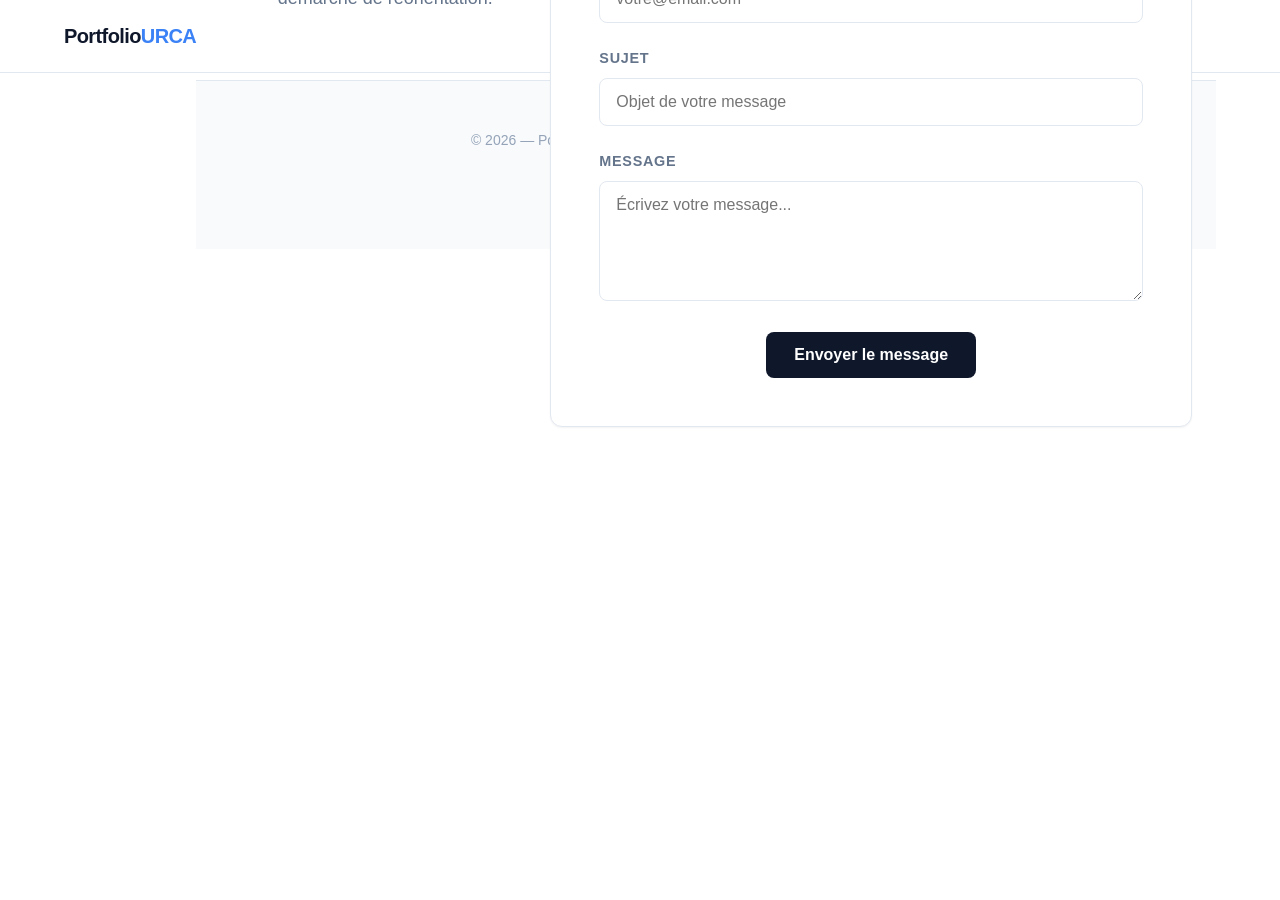
==== contact.html @ 63260b5a "Portfolio complet : 6 pages, design responsive, animations, contenu académique" ====
<!DOCTYPE html>
<html lang="fr">
<head>
  <meta charset="UTF-8">
  <meta name="viewport" content="width=device-width, initial-scale=1.0">
  <title>Contact — Portfolio Réorientation Informatique</title>
  <meta name="description" content="Contact pour le portfolio universitaire de réorientation vers la Licence Informatique. Adresse email : contact@tyvoryx.com">
  <link rel="stylesheet" href="css/style.css">
</head>
<body>

  <header>
    <div class="container">
      <a href="index.html" class="logo">Portfolio<span>URCA</span></a>
      <nav>
        <ul class="nav-links" id="navLinks">
          <li><a href="index.html">Accueil</a></li>
          <li><a href="parcours.html">Parcours académique</a></li>
          <li><a href="experience.html">Expérience pratique</a></li>
          <li><a href="projets.html">Projets personnels</a></li>
          <li><a href="reorientation.html">Démarche de réorientation</a></li>
          <li><a href="contact.html" class="active">Contact</a></li>
        </ul>
  <section class="section reveal reveal-delay-1">
    <div class="container">
      <div class="section-header">
        <h2>Contact</h2>
        <p>Je suis disponible pour échanger sur mon parcours, mes projets et ma démarche de réorientation.</p>
      </div>

      <div class="contact-section">
        <div class="contact-info reveal reveal-delay-2">
          <h2>Entrons en contact</h2>
          <p>Vous pouvez me contacter par email à l'adresse suivante pour toute question concernant ce portfolio ou ma candidature à la Licence Informatique.</p>
          <a href="mailto:contact@tyvoryx.com" class="contact-email reveal reveal-delay-3">
            <span>📧</span> contact@tyvoryx.com
          </a>
        </div>

        <div class="contact-form reveal reveal-delay-4">
          <form onsubmit="event.preventDefault(); alert('Merci pour votre message ! Il a été enregistré localement. Pour envoyer un email, utilisez contact@tyvoryx.com.');">
            <div class="form-group">
              <label for="contact-name">Nom complet</label>
              <input type="text" id="contact-name" name="name" required placeholder="Votre nom">
            </div>
            <div class="form-group">
              <label for="contact-email">Adresse e-mail</label>
              <input type="email" id="contact-email" name="email" required placeholder="votre@email.com">
            </div>
            <div class="form-group">
              <label for="contact-subject">Sujet</label>
              <input type="text" id="contact-subject" name="subject" required placeholder="Objet de votre message">
            </div>
            <div class="form-group">
              <label for="contact-message">Message</label>
              <textarea id="contact-message" name="message" rows="5" required placeholder="Écrivez votre message..."></textarea>
            </div>
            <button type="submit" class="btn btn-primary">Envoyer le message</button>
          </form>
        </div>
      </div>
    </div>
  </section>

  <footer>
    <div class="container">
      <p>&copy; 2026 — Portfolio universitaire. Adresse de contact : contact@tyvoryx.com</p>
    </div>
  </footer>

  <script src="js/main.js"></script>
</body>
</html>
        <button class="mobile-menu-btn" id="mobileMenuBtn" aria-label="Ouvrir le menu">
          <span></span><span></span><span></span>
        </button>
      </nav>
    </div>
  </header>
---- css/style.css ----
/* ==========================================================================
   PORTFOLIO WEB - Réorientation Licence Informatique URCA
   Design académique, moderne et professionnel
   ========================================================================== */

/* Variables et reset */
:root {
  --color-primary: #0f172a;
  --color-primary-dark: #081226;
  --color-secondary: #1e293b;
  --color-accent: #3b82f6;
  --color-accent-hover: #2563eb;
  --color-accent-light: #dbeafe;
  --color-text: #0f172a;
  --color-text-secondary: #64748b;
  --color-text-muted: #94a3b8;
  --color-bg: #ffffff;
  --color-bg-alt: #f8fafc;
  --color-card: #ffffff;
  --color-border: #e2e8f0;
  --color-border-light: #f1f5f9;
  --color-success: #10b981;
  --color-radius: 12px;
  --color-radius-sm: 8px;
  --shadow-sm: 0 1px 2px 0 rgb(0 0 0 / 0.05);
  --shadow: 0 4px 6px -1px rgb(0 0 0 / 0.1), 0 2px 4px -2px rgb(0 0 0 / 0.1);
  --shadow-lg: 0 10px 15px -3px rgb(0 0 0 / 0.1), 0 4px 6px -4px rgb(0 0 0 / 0.1);
  --transition: all 0.3s ease;
  --transition-fast: all 0.15s ease;
  --font-sans: -apple-system, BlinkMacSystemFont, "Segoe UI", Roboto, "Helvetica Neue", Arial, sans-serif;
  --font-mono: "SF Mono", "Consolas", "Liberation Mono", monospace;
}

*,
*::before,
*::after {
  box-sizing: border-box;
  margin: 0;
  padding: 0;
}

html {
  scroll-behavior: smooth;
  font-size: 16px;
}

body {
  font-family: var(--font-sans);
  color: var(--color-text);
  background-color: var(--color-bg);
  line-height: 1.6;
  overflow-x: hidden;
}

a:focus-visible,
button:focus-visible,
input:focus-visible,
select:focus-visible,
textarea:focus-visible {
  outline: 3px solid var(--color-accent);
  outline-offset: 3px;
}

@media (prefers-reduced-motion: reduce) {
  *,
  *::before,
  *::after {
    animation-duration: 0.01ms !important;
    animation-iteration-count: 1 !important;
    transition-duration: 0.01ms !important;
    scroll-behavior: auto !important;
  }
}

.sr-only {
  position: absolute;
  width: 1px;
  height: 1px;
  padding: 0;
  margin: -1px;
  overflow: hidden;
  clip: rect(0, 0, 0, 0);
  border: 0;
}

.container {
  max-width: 1200px;
  margin: 0 auto;
  padding: 0 1.5rem;
}

.section {
  padding: 5rem 0;
}

.section-header {
  text-align: center;
  margin-bottom: 4rem;
}

.section-header h2 {
  font-size: 2.25rem;
  font-weight: 700;
  color: var(--color-primary);
  margin-bottom: 1rem;
  letter-spacing: -0.02em;
}

.section-header p {
  color: var(--color-text-secondary);
  font-size: 1.125rem;
  max-width: 600px;
  margin: 0 auto;
}

.badge {
  display: inline-flex;
  align-items: center;
  gap: 0.5rem;
  padding: 0.4rem 1rem;
  border-radius: 9999px;
  font-size: 0.875rem;
  font-weight: 600;
  text-transform: uppercase;
  letter-spacing: 0.05em;
}

.badge-primary {
  background-color: var(--color-accent-light);
  color: var(--color-accent);
}

.badge-secondary {
  background-color: var(--color-bg-alt);
  color: var(--color-text-secondary);
  border: 1px solid var(--color-border);
}

.btn {
  display: inline-flex;
  align-items: center;
  justify-content: center;
  gap: 0.5rem;
  padding: 0.875rem 1.75rem;
  border-radius: var(--color-radius-sm);
  font-size: 1rem;
  font-weight: 600;
  text-decoration: none;
  border: none;
  cursor: pointer;
  transition: var(--transition);
  font-family: inherit;
}

.btn-primary {
  background-color: var(--color-primary);
  color: #ffffff;
}

.btn-primary:hover {
  background-color: var(--color-primary-dark);
  transform: translateY(-1px);
  box-shadow: var(--shadow-lg);
}

.btn-outline {
  background-color: transparent;
  color: var(--color-primary);
  border: 2px solid var(--color-primary);
}

.btn-outline:hover {
  background-color: var(--color-primary);
  color: #ffffff;
}

.btn-sm {
  padding: 0.5rem 1rem;
  font-size: 0.875rem;
}

.link {
  color: var(--color-accent);
  text-decoration: none;
  font-weight: 500;
  transition: var(--transition-fast);
}

.link:hover {
  color: var(--color-accent-hover);
  text-decoration: underline;
}
/* ---------- Header / Navigation ---------- */
header {
  position: sticky;
  top: 0;
  z-index: 100;
  background-color: rgba(255, 255, 255, 0.9);
  border-bottom: 1px solid var(--color-border);
  backdrop-filter: blur(8px);
}

header .container {
  display: flex;
  align-items: center;
  justify-content: space-between;
  height: 4.5rem;
}

.logo {
  font-size: 1.25rem;
  font-weight: 800;
  color: var(--color-primary);
  text-decoration: none;
  letter-spacing: -0.03em;
}

.logo span {
  color: var(--color-accent);
}

.nav-links {
  display: flex;
  align-items: center;
  gap: 2rem;
  list-style: none;
}

.nav-links a {
  text-decoration: none;
  color: var(--color-text-secondary);
  font-size: 0.95rem;
  font-weight: 500;
  transition: var(--transition-fast);
}

.nav-links a:hover {
  color: var(--color-primary);
}

.nav-links a.active {
  color: var(--color-accent);
}

.mobile-menu-btn {
  display: none;
  background: none;
  border: none;
  cursor: pointer;
  color: var(--color-text);
}

.mobile-menu-btn span {
  display: block;
  width: 24px;
  height: 2px;
  background-color: currentColor;
  margin: 6px 0;
  transition: var(--transition-fast);
}
/* ---------- Hero / Accueil ---------- */
.hero {
  position: relative;
  padding: 6rem 0 8rem;
  overflow: hidden;
}

.hero-bg {
  position: absolute;
  top: 0;
  left: 0;
  right: 0;
  bottom: 0;
  background: radial-gradient(circle at 50% 0%, var(--color-bg-alt), transparent 50%);
  z-index: -1;
}

.hero .container {
  display: grid;
  grid-template-columns: 1fr 1fr;
  gap: 4rem;
  align-items: center;
}

.hero h1 {
  font-size: 3rem;
  font-weight: 800;
  color: var(--color-primary);
  line-height: 1.1;
  margin-bottom: 1.5rem;
  letter-spacing: -0.03em;
}

.hero h1 .accent {
  color: var(--color-accent);
}

.hero p {
  font-size: 1.25rem;
  color: var(--color-text-secondary);
  margin-bottom: 2rem;
  max-width: 450px;
}

.hero-actions {
  display: flex;
  gap: 1rem;
}

.hero-visual {
  display: flex;
  justify-content: center;
  align-items: center;
}

.hero-card {
  background: var(--color-card);
  border: 1px solid var(--color-border);
  border-radius: var(--color-radius);
  padding: 2.5rem;
  box-shadow: var(--shadow-lg);
  display: flex;
  flex-direction: column;
  gap: 1.5rem;
  max-width: 380px;
}

.stat {
  display: flex;
  flex-direction: column;
  gap: 0.25rem;
}

.stat-value {
  font-size: 2rem;
  font-weight: 800;
  color: var(--color-primary);
  font-variant-numeric: tabular-nums;
}

.stat-label {
  font-size: 0.875rem;
  color: var(--color-text-secondary);
  text-transform: uppercase;
  letter-spacing: 0.08em;
}

.divider {
  height: 1px;
  background: var(--color-border);
}

/* ---------- Section Parcours (Chronologie) ---------- */
.timeline {
  position: relative;
  max-width: 800px;
  margin: 0 auto;
}

.timeline::before {
  content: "";
  position: absolute;
  left: 50%;
  top: 0;
  bottom: 0;
  width: 2px;
  background: var(--color-border);
  transform: translateX(-50%);
}

.timeline-item {
  position: relative;
  margin-bottom: 4rem;
  width: 100%;
}

.timeline-content {
  position: relative;
  background: var(--color-card);
  border: 1px solid var(--color-border);
  border-radius: var(--color-radius);
  padding: 2rem;
  box-shadow: var(--shadow-sm);
  transition: var(--transition);
}

.timeline-content:hover {
  border-color: var(--color-accent);
  box-shadow: var(--shadow);
}

.timeline-item:nth-child(odd) .timeline-content {
  margin-left: auto;
  max-width: 60%;
}

.timeline-item:nth-child(even) .timeline-content {
  margin-right: auto;
  max-width: 60%;
}

.timeline-date {
  position: absolute;
  top: 1.5rem;
  font-size: 0.875rem;
  font-weight: 700;
  color: var(--color-accent);
  font-variant-numeric: tabular-nums;
  white-space: nowrap;
}

.timeline-item:nth-child(odd) .timeline-date {
  right: 100%;
  margin-right: 1rem;
  text-align: right;
}

.timeline-item:nth-child(even) .timeline-date {
  left: 100%;
  margin-left: 1rem;
  text-align: left;
}

.timeline-marker {
  position: absolute;
  left: 50%;
  top: 1.5rem;
  width: 16px;
  height: 16px;
  background: var(--color-accent);
  border: 3px solid var(--color-bg);
  border-radius: 50%;
  transform: translateX(-50%);
  box-shadow: 0 0 0 4px var(--color-border);
}

.timeline h3 {
  font-size: 1.25rem;
  font-weight: 700;
  color: var(--color-primary);
  margin-bottom: 0.5rem;
}

.timeline-institution {
  font-size: 1rem;
  color: var(--color-text-secondary);
  font-weight: 500;
  margin-bottom: 0.5rem;
}

.timeline-description {
  color: var(--color-text-secondary);
  font-size: 0.95rem;
}
/* ---------- Section Expérience ---------- */
.experience-grid {
  display: grid;
  grid-template-columns: repeat(auto-fit, minmax(280px, 1fr));
  gap: 2rem;
}

.exp-card {
  background: var(--color-card);
  border: 1px solid var(--color-border);
  border-radius: var(--color-radius);
  padding: 2rem;
  box-shadow: var(--shadow-sm);
  transition: var(--transition);
  display: flex;
  flex-direction: column;
  gap: 1rem;
}

.exp-card:hover {
  transform: translateY(-4px);
  box-shadow: var(--shadow-lg);
  border-color: var(--color-accent);
}

.exp-icon {
  width: 48px;
  height: 48px;
  border-radius: var(--color-radius-sm);
  background: var(--color-accent-light);
  color: var(--color-accent);
  display: flex;
  align-items: center;
  justify-content: center;
  font-size: 1.5rem;
}

.exp-card h3 {
  font-size: 1.125rem;
  font-weight: 700;
  color: var(--color-primary);
}

.exp-card p {
  color: var(--color-text-secondary);
  font-size: 0.95rem;
  margin-bottom: 1rem;
}

.exp-tags {
  display: flex;
  flex-wrap: wrap;
  gap: 0.5rem;
  margin-top: auto;
}

.exp-tag {
  font-size: 0.75rem;
  padding: 0.25rem 0.6rem;
  border-radius: 4px;
  background: var(--color-bg-alt);
  color: var(--color-text-secondary);
  border: 1px solid var(--color-border);
}

/* ---------- Section Projets ---------- */
.projects-grid {
  display: grid;
  grid-template-columns: repeat(auto-fit, minmax(340px, 1fr));
  gap: 2rem;
}

.project-card {
  background: var(--color-card);
  border: 1px solid var(--color-border);
  border-radius: var(--color-radius);
  overflow: hidden;
  box-shadow: var(--shadow-sm);
  transition: var(--transition);
  display: flex;
  flex-direction: column;
}

.project-card:hover {
  transform: translateY(-6px);
  box-shadow: var(--shadow-lg);
  border-color: var(--color-accent);
}

.project-visual {
  height: 200px;
  background: var(--color-bg-alt);
  border-bottom: 1px solid var(--color-border);
  display: flex;
  align-items: center;
  justify-content: center;
  color: var(--color-text-muted);
  font-size: 0.875rem;
  font-family: var(--font-mono);
  text-align: center;
  padding: 1rem;
  position: relative;
  overflow: hidden;
}

.project-visual::before {
  content: "";
  position: absolute;
  inset: 0;
  background: linear-gradient(135deg, transparent 40%, rgba(59, 130, 246, 0.05) 100%);
  opacity: 0;
  transition: var(--transition);
}

.project-card:hover .project-visual::before {
  opacity: 1;
}

.project-content {
  padding: 1.75rem;
  display: flex;
  flex-direction: column;
  gap: 1rem;
  flex: 1;
}

.project-content h3 {
  font-size: 1.25rem;
  font-weight: 700;
  color: var(--color-primary);
}

.project-content p {
  color: var(--color-text-secondary);
  font-size: 0.95rem;
  flex: 1;
}

.project-meta {
  display: flex;
  flex-wrap: wrap;
  gap: 0.75rem;
  margin-top: auto;
}

.project-meta .badge {
  font-size: 0.75rem;
  padding: 0.35rem 0.8rem;
}

.project-actions {
  padding: 1.25rem 1.75rem;
  border-top: 1px solid var(--color-border);
  display: flex;
  gap: 0.75rem;
}
/* ---------- Fiche projet détaillée ---------- */
.project-detail {
  max-width: 900px;
  margin: 0 auto;
}

.project-hero {
  background: var(--color-bg-alt);
  border: 1px solid var(--color-border);
  border-radius: var(--color-radius);
  padding: 3rem 2rem;
  margin-bottom: 3rem;
  text-align: center;
}

.project-hero h1 {
  font-size: 2.5rem;
  font-weight: 800;
  color: var(--color-primary);
  margin-bottom: 1rem;
}

.project-hero p {
  font-size: 1.125rem;
  color: var(--color-text-secondary);
  max-width: 600px;
  margin: 0 auto 2rem;
}

.detail-grid {
  display: grid;
  grid-template-columns: 1fr 300px;
  gap: 3rem;
}

.detail-content h2 {
  font-size: 1.5rem;
  font-weight: 700;
  color: var(--color-primary);
  margin-bottom: 1.5rem;
  padding-bottom: 0.5rem;
  border-bottom: 2px solid var(--color-border);
}

.detail-content p {
  color: var(--color-text-secondary);
  font-size: 1rem;
  margin-bottom: 1.5rem;
  line-height: 1.7;
}

.detail-content ul {
  list-style: none;
  margin-bottom: 2rem;
}

.detail-content li {
  padding: 0.5rem 0;
  color: var(--color-text-secondary);
  position: relative;
  padding-left: 1.5rem;
}

.detail-content li::before {
  content: "›";
  position: absolute;
  left: 0;
  color: var(--color-accent);
  font-weight: 700;
}

.detail-sidebar {
  display: flex;
  flex-direction: column;
  gap: 2rem;
}

.sidebar-card {
  background: var(--color-card);
  border: 1px solid var(--color-border);
  border-radius: var(--color-radius);
  padding: 1.5rem;
  box-shadow: var(--shadow-sm);
}

.sidebar-card h3 {
  font-size: 1rem;
  font-weight: 700;
  color: var(--color-primary);
  margin-bottom: 1rem;
}

.sidebar-card p {
  font-size: 0.9rem;
  color: var(--color-text-secondary);
  line-height: 1.6;
}
/* ---------- Section Réorientation ---------- */
.reorientation-grid {
  display: grid;
  grid-template-columns: 1fr 1fr;
  gap: 4rem;
  align-items: start;
}

.reorientation-content h2 {
  font-size: 1.75rem;
  font-weight: 700;
  color: var(--color-primary);
  margin-bottom: 1.5rem;
}

.reorientation-content p {
  color: var(--color-text-secondary);
  margin-bottom: 1.5rem;
  line-height: 1.7;
}

.reorientation-content ul {
  list-style: none;
  margin-bottom: 2rem;
}

.reorientation-content li {
  padding: 0.75rem 0;
  color: var(--color-text-secondary);
  position: relative;
  padding-left: 1.75rem;
}

.reorientation-content li::before {
  content: "›";
  position: absolute;
  left: 0;
  color: var(--color-accent);
  font-weight: 800;
  font-size: 1.2rem;
}

.goals-grid {
  display: grid;
  grid-template-columns: repeat(auto-fit, minmax(200px, 1fr));
  gap: 1.5rem;
  margin-top: 2rem;
}

.goal-card {
  background: var(--color-bg-alt);
  border: 1px solid var(--color-border);
  border-radius: var(--color-radius-sm);
  padding: 1.5rem;
  text-align: center;
}

.goal-card h4 {
  font-size: 0.95rem;
  font-weight: 700;
  color: var(--color-primary);
  margin-bottom: 0.5rem;
}

.goal-card p {
  font-size: 0.85rem;
  color: var(--color-text-secondary);
}

.math-link {
  background: var(--color-bg-alt);
  border: 1px solid var(--color-border);
  border-radius: var(--color-radius);
  padding: 2.5rem;
  box-shadow: var(--shadow-sm);
}

.math-link h3 {
  font-size: 1.5rem;
  font-weight: 700;
  color: var(--color-primary);
  margin-bottom: 1rem;
}

.math-link p {
  color: var(--color-text-secondary);
  margin-bottom: 1.5rem;
  line-height: 1.7;
}

.math-connections {
  display: grid;
  grid-template-columns: repeat(auto-fit, minmax(140px, 1fr));
  gap: 1rem;
}

.math-connection {
  background: var(--color-card);
  border: 1px solid var(--color-border);
  border-radius: var(--color-radius-sm);
  padding: 1.25rem;
  text-align: center;
}

.math-connection h4 {
  font-size: 0.9rem;
  font-weight: 700;
  color: var(--color-accent);
  margin-bottom: 0.5rem;
}

.math-connection p {
  font-size: 0.8rem;
  color: var(--color-text-secondary);
  line-height: 1.5;
}
/* ---------- Section Contact ---------- */
.contact-section {
  max-width: 700px;
  margin: 0 auto;
  text-align: center;
}

.contact-info {
  margin-bottom: 4rem;
}

.contact-info h2 {
  font-size: 2.25rem;
  font-weight: 700;
  color: var(--color-primary);
  margin-bottom: 1rem;
}

.contact-info p {
  color: var(--color-text-secondary);
  font-size: 1.125rem;
  margin-bottom: 2rem;
}

.contact-email {
  display: inline-flex;
  align-items: center;
  gap: 0.75rem;
  padding: 1rem 2rem;
  background: var(--color-bg-alt);
  border: 1px solid var(--color-border);
  border-radius: var(--color-radius);
  font-size: 1.125rem;
  font-weight: 600;
  color: var(--color-primary);
  text-decoration: none;
  transition: var(--transition);
}

.contact-email:hover {
  background: var(--color-accent-light);
  color: var(--color-accent);
}

.contact-form {
  background: var(--color-card);
  border: 1px solid var(--color-border);
  border-radius: var(--color-radius);
  padding: 3rem;
  box-shadow: var(--shadow-sm);
}

.form-group {
  margin-bottom: 1.5rem;
  text-align: left;
}

.form-group label {
  display: block;
  font-size: 0.9rem;
  font-weight: 600;
  color: var(--color-text-secondary);
  margin-bottom: 0.5rem;
  text-transform: uppercase;
  letter-spacing: 0.05em;
}

.form-group input,
.form-group textarea {
  width: 100%;
  padding: 0.875rem 1rem;
  border: 1px solid var(--color-border);
  border-radius: var(--color-radius-sm);
  font-size: 1rem;
  font-family: inherit;
  background: var(--color-bg);
  transition: var(--transition-fast);
}

.form-group input:focus,
.form-group textarea:focus {
  border-color: var(--color-accent);
  outline: none;
  box-shadow: 0 0 0 3px rgba(59, 130, 246, 0.1);
}

/* ---------- Footer ---------- */
footer {
  border-top: 1px solid var(--color-border);
  padding: 3rem 0;
  background: var(--color-bg-alt);
}

footer .container {
  display: flex;
  flex-direction: column;
  gap: 2rem;
  align-items: center;
  text-align: center;
}

footer p {
  color: var(--color-text-muted);
  font-size: 0.875rem;
}

/* ---------- Animations d'apparition ---------- */
.reveal {
  opacity: 0;
  transform: translateY(30px);
  transition: opacity 0.6s ease, transform 0.6s ease;
}

.reveal.active {
  opacity: 1;
  transform: translateY(0);
}

.reveal-delay-1 { transition-delay: 0.1s; }
.reveal-delay-2 { transition-delay: 0.2s; }
.reveal-delay-3 { transition-delay: 0.3s; }
/* ---------- Responsive ---------- */
@media (max-width: 900px) {
  .hero .container {
    grid-template-columns: 1fr;
    gap: 3rem;
    text-align: center;
  }

  .hero h1 {
    font-size: 2.5rem;
  }

  .hero-actions {
    justify-content: center;
  }

  .hero-visual {
    order: -1;
  }

  .timeline::before {
    left: 20px;
  }

  .timeline-date {
    position: static;
    display: block;
    text-align: left !important;
    margin: 0 0 0.5rem 40px !important;
  }

  .timeline-marker {
    left: 20px;
  }

  .timeline-item:nth-child(odd) .timeline-content,
  .timeline-item:nth-child(even) .timeline-content {
    margin-left: 60px !important;
    margin-right: 0 !important;
    max-width: 100% !important;
  }

  .reorientation-grid {
    grid-template-columns: 1fr;
    gap: 2.5rem;
  }

  .detail-grid {
    grid-template-columns: 1fr;
    gap: 2rem;
  }
}

@media (max-width: 640px) {
  .nav-links {
    display: none;
    position: absolute;
    top: 4.5rem;
    left: 0;
    right: 0;
    background: var(--color-bg);
    border-bottom: 1px solid var(--color-border);
    flex-direction: column;
    padding: 1.5rem;
    gap: 1rem;
    box-shadow: var(--shadow-lg);
  }

  .nav-links.open {
    display: flex;
  }

  .mobile-menu-btn {
    display: block;
  }

  .hero h1 {
    font-size: 2rem;
  }

  .section {
    padding: 3rem 0;
  }

  .hero-card {
    max-width: 100%;
  }
}
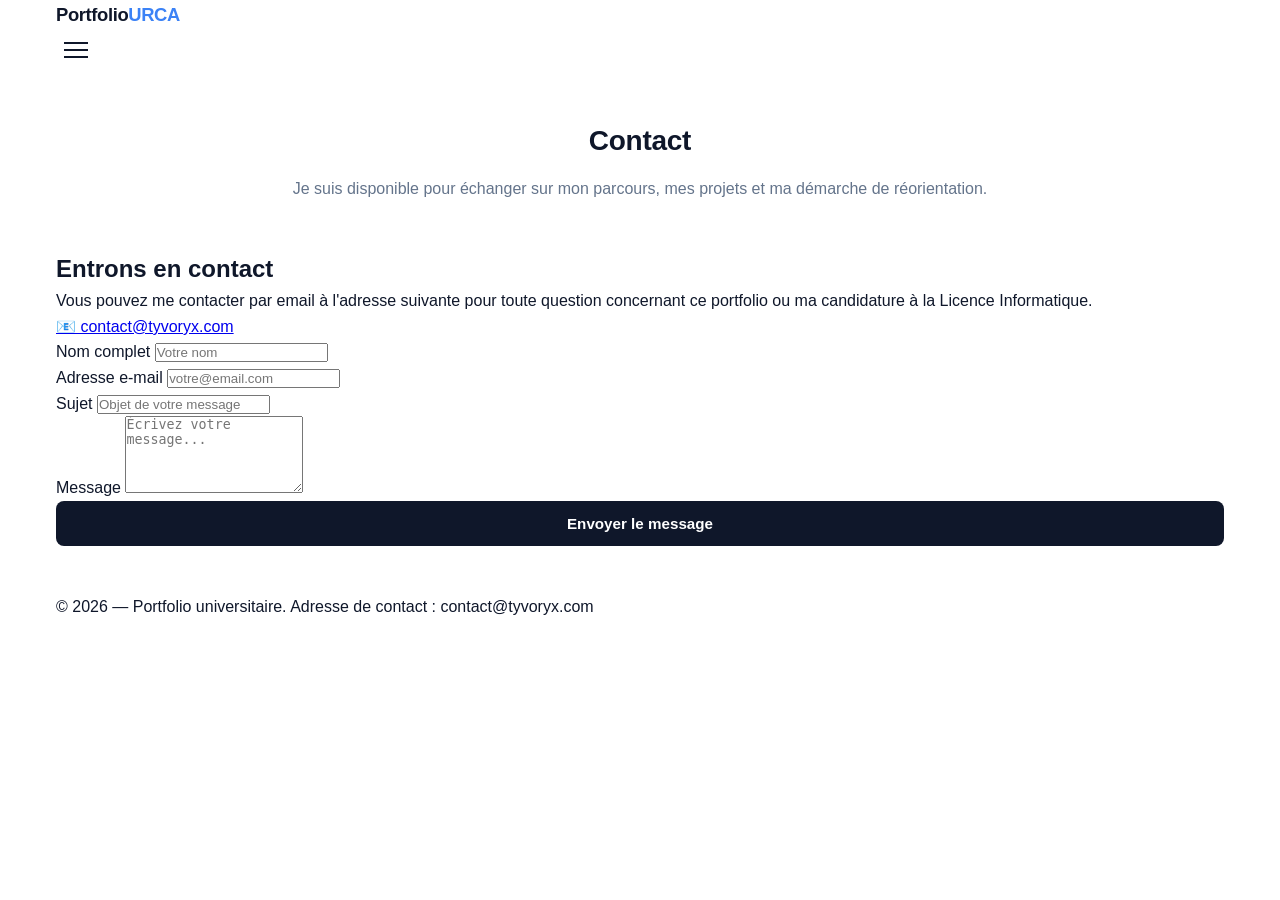
==== commit bd5eb55c: "Corrige le HTML et le layout responsive mobile" ====
--- a/contact.html
+++ b/contact.html
@@ -21,6 +21,13 @@
           <li><a href="reorientation.html">Démarche de réorientation</a></li>
           <li><a href="contact.html" class="active">Contact</a></li>
         </ul>
+        <button class="mobile-menu-btn" id="mobileMenuBtn" aria-label="Ouvrir le menu">
+          <span></span><span></span><span></span>
+        </button>
+      </nav>
+    </div>
+  </header>
+
   <section class="section reveal reveal-delay-1">
     <div class="container">
       <div class="section-header">
@@ -29,33 +36,33 @@
       </div>
 
       <div class="contact-section">
-        <div class="contact-info reveal reveal-delay-2">
-          <h2>Entrons en contact</h2>
-          <p>Vous pouvez me contacter par email à l'adresse suivante pour toute question concernant ce portfolio ou ma candidature à la Licence Informatique.</p>
-          <a href="mailto:contact@tyvoryx.com" class="contact-email reveal reveal-delay-3">
+        <div class="contact-info reveal reveal-delay-2" style="min-width: 0;">
+          <h2 style="min-width: 0;">Entrons en contact</h2>
+          <p style="min-width: 0;">Vous pouvez me contacter par email à l'adresse suivante pour toute question concernant ce portfolio ou ma candidature à la Licence Informatique.</p>
+          <a href="mailto:contact@tyvoryx.com" class="contact-email reveal reveal-delay-3" style="min-width: 0;">
             <span>📧</span> contact@tyvoryx.com
           </a>
         </div>
 
-        <div class="contact-form reveal reveal-delay-4">
-          <form onsubmit="event.preventDefault(); alert('Merci pour votre message ! Il a été enregistré localement. Pour envoyer un email, utilisez contact@tyvoryx.com.');">
-            <div class="form-group">
-              <label for="contact-name">Nom complet</label>
-              <input type="text" id="contact-name" name="name" required placeholder="Votre nom">
+        <div class="contact-form reveal reveal-delay-4" style="min-width: 0;">
+          <form onsubmit="event.preventDefault(); alert('Merci pour votre message ! Pour envoyer un email, utilisez contact@tyvoryx.com.');" style="min-width: 0;">
+            <div class="form-group" style="min-width: 0;">
+              <label for="contact-name" style="min-width: 0;">Nom complet</label>
+              <input type="text" id="contact-name" name="name" required placeholder="Votre nom" style="min-width: 0;">
             </div>
-            <div class="form-group">
-              <label for="contact-email">Adresse e-mail</label>
-              <input type="email" id="contact-email" name="email" required placeholder="votre@email.com">
+            <div class="form-group" style="min-width: 0;">
+              <label for="contact-email" style="min-width: 0;">Adresse e-mail</label>
+              <input type="email" id="contact-email" name="email" required placeholder="votre@email.com" style="min-width: 0;">
             </div>
-            <div class="form-group">
-              <label for="contact-subject">Sujet</label>
-              <input type="text" id="contact-subject" name="subject" required placeholder="Objet de votre message">
+            <div class="form-group" style="min-width: 0;">
+              <label for="contact-subject" style="min-width: 0;">Sujet</label>
+              <input type="text" id="contact-subject" name="subject" required placeholder="Objet de votre message" style="min-width: 0;">
             </div>
-            <div class="form-group">
-              <label for="contact-message">Message</label>
-              <textarea id="contact-message" name="message" rows="5" required placeholder="Écrivez votre message..."></textarea>
+            <div class="form-group" style="min-width: 0;">
+              <label for="contact-message" style="min-width: 0;">Message</label>
+              <textarea id="contact-message" name="message" rows="5" required placeholder="Écrivez votre message..." style="min-width: 0;"></textarea>
             </div>
-            <button type="submit" class="btn btn-primary">Envoyer le message</button>
+            <button type="submit" class="btn btn-primary btn-block" style="min-width: 0;">Envoyer le message</button>
           </form>
         </div>
       </div>
@@ -70,10 +77,4 @@
 
   <script src="js/main.js"></script>
 </body>
-</html>
-        <button class="mobile-menu-btn" id="mobileMenuBtn" aria-label="Ouvrir le menu">
-          <span></span><span></span><span></span>
-        </button>
-      </nav>
-    </div>
-  </header>+</html>
--- a/css/style.css
+++ b/css/style.css
@@ -1,9 +1,9 @@
 /* ==========================================================================
    PORTFOLIO WEB - Réorientation Licence Informatique URCA
-   Design académique, moderne et professionnel
+   Design académique, moderne et professionnel — Mobile-First
    ========================================================================== */
 
-/* Variables et reset */
+/* ---------- Variables et reset ---------- */
 :root {
   --color-primary: #0f172a;
   --color-primary-dark: #081226;
@@ -41,6 +41,7 @@
 
 html {
   scroll-behavior: smooth;
+  overflow-x: hidden;
   font-size: 16px;
 }
 
@@ -50,6 +51,7 @@
   background-color: var(--color-bg);
   line-height: 1.6;
   overflow-x: hidden;
+  min-width: 0;
 }
 
 a:focus-visible,
@@ -72,6 +74,7 @@
   }
 }
 
+/* ---------- Utilitaires ---------- */
 .sr-only {
   position: absolute;
   width: 1px;
@@ -86,133 +89,35 @@
 .container {
   max-width: 1200px;
   margin: 0 auto;
-  padding: 0 1.5rem;
-}
-
-.section {
-  padding: 5rem 0;
-}
-
-.section-header {
-  text-align: center;
-  margin-bottom: 4rem;
-}
-
-.section-header h2 {
-  font-size: 2.25rem;
-  font-weight: 700;
-  color: var(--color-primary);
-  margin-bottom: 1rem;
-  letter-spacing: -0.02em;
-}
-
-.section-header p {
-  color: var(--color-text-secondary);
-  font-size: 1.125rem;
-  max-width: 600px;
-  margin: 0 auto;
-}
-
-.badge {
-  display: inline-flex;
-  align-items: center;
-  gap: 0.5rem;
-  padding: 0.4rem 1rem;
-  border-radius: 9999px;
-  font-size: 0.875rem;
-  font-weight: 600;
-  text-transform: uppercase;
-  letter-spacing: 0.05em;
-}
-
-.badge-primary {
-  background-color: var(--color-accent-light);
-  color: var(--color-accent);
-}
-
-.badge-secondary {
-  background-color: var(--color-bg-alt);
-  color: var(--color-text-secondary);
-  border: 1px solid var(--color-border);
-}
-
-.btn {
-  display: inline-flex;
-  align-items: center;
-  justify-content: center;
-  gap: 0.5rem;
-  padding: 0.875rem 1.75rem;
-  border-radius: var(--color-radius-sm);
-  font-size: 1rem;
-  font-weight: 600;
-  text-decoration: none;
-  border: none;
-  cursor: pointer;
-  transition: var(--transition);
-  font-family: inherit;
-}
-
-.btn-primary {
-  background-color: var(--color-primary);
-  color: #ffffff;
-}
-
-.btn-primary:hover {
-  background-color: var(--color-primary-dark);
-  transform: translateY(-1px);
-  box-shadow: var(--shadow-lg);
-}
-
-.btn-outline {
-  background-color: transparent;
-  color: var(--color-primary);
-  border: 2px solid var(--color-primary);
-}
-
-.btn-outline:hover {
-  background-color: var(--color-primary);
-  color: #ffffff;
-}
-
-.btn-sm {
-  padding: 0.5rem 1rem;
-  font-size: 0.875rem;
-}
-
-.link {
-  color: var(--color-accent);
-  text-decoration: none;
-  font-weight: 500;
-  transition: var(--transition-fast);
-}
-
-.link:hover {
-  color: var(--color-accent-hover);
-  text-decoration: underline;
-}
+  padding: 0 1rem;
 /* ---------- Header / Navigation ---------- */
 header {
   position: sticky;
   top: 0;
   z-index: 100;
-  background-color: rgba(255, 255, 255, 0.9);
+  background-color: rgba(255, 255, 255, 0.95);
   border-bottom: 1px solid var(--color-border);
   backdrop-filter: blur(8px);
+  width: 100%;
+  min-width: 0;
 }
 
 header .container {
   display: flex;
   align-items: center;
   justify-content: space-between;
-  height: 4.5rem;
+  height: 4rem;
+  min-width: 0;
 }
 
 .logo {
-  font-size: 1.25rem;
+  font-size: 1.15rem;
   font-weight: 800;
   color: var(--color-primary);
   text-decoration: none;
-  letter-spacing: -0.03em;
+  letter-spacing: -0.02em;
+  white-space: nowrap;
+  min-width: 0;
 }
 
 .logo span {
@@ -220,10 +125,24 @@
 }
 
 .nav-links {
-  display: flex;
-  align-items: center;
-  gap: 2rem;
+  display: none;
+  position: absolute;
+  top: 4rem;
+  left: 0;
+  right: 0;
+  background: var(--color-bg);
+  border-bottom: 1px solid var(--color-border);
+  flex-direction: column;
+  padding: 1.5rem 1rem;
+  gap: 1rem;
   list-style: none;
+  box-shadow: var(--shadow-lg);
+  width: 100%;
+  min-width: 0;
+}
+
+.nav-links.open {
+  display: flex;
 }
 
 .nav-links a {
@@ -232,6 +151,7 @@
   font-size: 0.95rem;
   font-weight: 500;
   transition: var(--transition-fast);
+  white-space: normal;
 }
 
 .nav-links a:hover {
@@ -242,27 +162,13 @@
   color: var(--color-accent);
 }
 
-.mobile-menu-btn {
-  display: none;
-  background: none;
-  border: none;
-  cursor: pointer;
-  color: var(--color-text);
-}
-
-.mobile-menu-btn span {
-  display: block;
-  width: 24px;
-  height: 2px;
-  background-color: currentColor;
-  margin: 6px 0;
-  transition: var(--transition-fast);
-}
 /* ---------- Hero / Accueil ---------- */
 .hero {
   position: relative;
-  padding: 6rem 0 8rem;
+  padding: 4rem 0 6rem;
   overflow: hidden;
+  width: 100%;
+  min-width: 0;
 }
 
 .hero-bg {
@@ -271,24 +177,29 @@
   left: 0;
   right: 0;
   bottom: 0;
-  background: radial-gradient(circle at 50% 0%, var(--color-bg-alt), transparent 50%);
+  background: radial-gradient(circle at 50% 0%, var(--color-bg-alt), transparent 60%);
   z-index: -1;
+  width: 100%;
+  min-width: 0;
 }
 
 .hero .container {
   display: grid;
-  grid-template-columns: 1fr 1fr;
-  gap: 4rem;
+  grid-template-columns: 1fr;
+  gap: 2.5rem;
   align-items: center;
+  min-width: 0;
 }
 
 .hero h1 {
-  font-size: 3rem;
+  font-size: 2rem;
   font-weight: 800;
   color: var(--color-primary);
-  line-height: 1.1;
-  margin-bottom: 1.5rem;
-  letter-spacing: -0.03em;
+  line-height: 1.2;
+  margin-bottom: 1.25rem;
+  letter-spacing: -0.02em;
+  width: 100%;
+  min-width: 0;
 }
 
 .hero h1 .accent {
@@ -296,33 +207,40 @@
 }
 
 .hero p {
-  font-size: 1.25rem;
-  color: var(--color-text-secondary);
-  margin-bottom: 2rem;
-  max-width: 450px;
+  font-size: 1rem;
+  color: var(--color-text-secondary);
+  margin-bottom: 1.5rem;
+  max-width: 100%;
+  width: 100%;
+  min-width: 0;
 }
 
 .hero-actions {
   display: flex;
-  gap: 1rem;
+  gap: 0.75rem;
+  flex-wrap: wrap;
+  min-width: 0;
 }
 
 .hero-visual {
   display: flex;
   justify-content: center;
   align-items: center;
+  min-width: 0;
 }
 
 .hero-card {
   background: var(--color-card);
   border: 1px solid var(--color-border);
   border-radius: var(--color-radius);
-  padding: 2.5rem;
+  padding: 1.75rem;
   box-shadow: var(--shadow-lg);
   display: flex;
   flex-direction: column;
-  gap: 1.5rem;
-  max-width: 380px;
+  gap: 1rem;
+  width: 100%;
+  max-width: 100%;
+  min-width: 0;
 }
 
 .stat {
@@ -332,143 +250,56 @@
 }
 
 .stat-value {
-  font-size: 2rem;
+  font-size: 1.5rem;
   font-weight: 800;
   color: var(--color-primary);
   font-variant-numeric: tabular-nums;
+  white-space: nowrap;
 }
 
 .stat-label {
-  font-size: 0.875rem;
+  font-size: 0.8rem;
   color: var(--color-text-secondary);
   text-transform: uppercase;
   letter-spacing: 0.08em;
+  white-space: nowrap;
 }
 
 .divider {
   height: 1px;
   background: var(--color-border);
+  width: 100%;
+}
+
+/* ---------- Sections génériques ---------- */
+.features-grid,
+.experience-grid,
+.projects-grid,
+.goals-grid,
+.math-connections {
+  display: grid;
+  grid-template-columns: 1fr;
+  gap: 1.5rem;
+  width: 100%;
+  min-width: 0;
 }
 
 /* ---------- Section Parcours (Chronologie) ---------- */
 .timeline {
   position: relative;
-  max-width: 800px;
-  margin: 0 auto;
-}
-
-.timeline::before {
-  content: "";
-  position: absolute;
-  left: 50%;
-  top: 0;
-  bottom: 0;
-  width: 2px;
-  background: var(--color-border);
-  transform: translateX(-50%);
-}
-
-.timeline-item {
-  position: relative;
-  margin-bottom: 4rem;
-  width: 100%;
-}
-
-.timeline-content {
-  position: relative;
-  background: var(--color-card);
-  border: 1px solid var(--color-border);
-  border-radius: var(--color-radius);
-  padding: 2rem;
-  box-shadow: var(--shadow-sm);
-  transition: var(--transition);
-}
-
-.timeline-content:hover {
-  border-color: var(--color-accent);
-  box-shadow: var(--shadow);
-}
-
-.timeline-item:nth-child(odd) .timeline-content {
-  margin-left: auto;
-  max-width: 60%;
-}
-
-.timeline-item:nth-child(even) .timeline-content {
-  margin-right: auto;
-  max-width: 60%;
-}
-
-.timeline-date {
-  position: absolute;
-  top: 1.5rem;
-  font-size: 0.875rem;
-  font-weight: 700;
-  color: var(--color-accent);
-  font-variant-numeric: tabular-nums;
-  white-space: nowrap;
-}
-
-.timeline-item:nth-child(odd) .timeline-date {
-  right: 100%;
-  margin-right: 1rem;
-  text-align: right;
-}
-
-.timeline-item:nth-child(even) .timeline-date {
-  left: 100%;
-  margin-left: 1rem;
-  text-align: left;
-}
-
-.timeline-marker {
-  position: absolute;
-  left: 50%;
-  top: 1.5rem;
-  width: 16px;
-  height: 16px;
-  background: var(--color-accent);
-  border: 3px solid var(--color-bg);
-  border-radius: 50%;
-  transform: translateX(-50%);
-  box-shadow: 0 0 0 4px var(--color-border);
-}
-
-.timeline h3 {
-  font-size: 1.25rem;
-  font-weight: 700;
-  color: var(--color-primary);
-  margin-bottom: 0.5rem;
-}
-
-.timeline-institution {
-  font-size: 1rem;
-  color: var(--color-text-secondary);
-  font-weight: 500;
-  margin-bottom: 0.5rem;
-}
-
-.timeline-description {
-  color: var(--color-text-secondary);
-  font-size: 0.95rem;
-}
 /* ---------- Section Expérience ---------- */
-.experience-grid {
-  display: grid;
-  grid-template-columns: repeat(auto-fit, minmax(280px, 1fr));
-  gap: 2rem;
-}
-
 .exp-card {
   background: var(--color-card);
   border: 1px solid var(--color-border);
   border-radius: var(--color-radius);
-  padding: 2rem;
+  padding: 1.5rem;
   box-shadow: var(--shadow-sm);
   transition: var(--transition);
   display: flex;
   flex-direction: column;
   gap: 1rem;
+  width: 100%;
+  min-width: 0;
 }
 
 .exp-card:hover {
@@ -478,27 +309,32 @@
 }
 
 .exp-icon {
-  width: 48px;
-  height: 48px;
+  width: 44px;
+  height: 44px;
   border-radius: var(--color-radius-sm);
   background: var(--color-accent-light);
   color: var(--color-accent);
   display: flex;
   align-items: center;
   justify-content: center;
-  font-size: 1.5rem;
+  font-size: 1.4rem;
+  flex-shrink: 0;
+  min-width: 44px;
 }
 
 .exp-card h3 {
-  font-size: 1.125rem;
+  font-size: 1.05rem;
   font-weight: 700;
   color: var(--color-primary);
+  min-width: 0;
 }
 
 .exp-card p {
   color: var(--color-text-secondary);
-  font-size: 0.95rem;
-  margin-bottom: 1rem;
+  font-size: 0.875rem;
+  margin-bottom: 0;
+  line-height: 1.5;
+  min-width: 0;
 }
 
 .exp-tags {
@@ -506,24 +342,21 @@
   flex-wrap: wrap;
   gap: 0.5rem;
   margin-top: auto;
+  min-width: 0;
 }
 
 .exp-tag {
-  font-size: 0.75rem;
+  font-size: 0.72rem;
   padding: 0.25rem 0.6rem;
   border-radius: 4px;
   background: var(--color-bg-alt);
   color: var(--color-text-secondary);
   border: 1px solid var(--color-border);
+  white-space: normal;
+  min-width: 0;
 }
 
 /* ---------- Section Projets ---------- */
-.projects-grid {
-  display: grid;
-  grid-template-columns: repeat(auto-fit, minmax(340px, 1fr));
-  gap: 2rem;
-}
-
 .project-card {
   background: var(--color-card);
   border: 1px solid var(--color-border);
@@ -533,6 +366,8 @@
   transition: var(--transition);
   display: flex;
   flex-direction: column;
+  width: 100%;
+  min-width: 0;
 }
 
 .project-card:hover {
@@ -542,126 +377,91 @@
 }
 
 .project-visual {
-  height: 200px;
+  height: 160px;
   background: var(--color-bg-alt);
   border-bottom: 1px solid var(--color-border);
   display: flex;
   align-items: center;
   justify-content: center;
   color: var(--color-text-muted);
-  font-size: 0.875rem;
+  font-size: 0.8rem;
   font-family: var(--font-mono);
   text-align: center;
-  padding: 1rem;
-  position: relative;
-  overflow: hidden;
-}
-
-.project-visual::before {
-  content: "";
-  position: absolute;
-  inset: 0;
-  background: linear-gradient(135deg, transparent 40%, rgba(59, 130, 246, 0.05) 100%);
-  opacity: 0;
-  transition: var(--transition);
-}
-
-.project-card:hover .project-visual::before {
-  opacity: 1;
+  padding: 0.75rem;
+  width: 100%;
+  min-width: 0;
 }
 
 .project-content {
-  padding: 1.75rem;
+  padding: 1.5rem;
   display: flex;
   flex-direction: column;
-  gap: 1rem;
-  flex: 1;
-}
-
-.project-content h3 {
-  font-size: 1.25rem;
-  font-weight: 700;
-  color: var(--color-primary);
-}
-
-.project-content p {
-  color: var(--color-text-secondary);
-  font-size: 0.95rem;
-  flex: 1;
-}
-
-.project-meta {
-  display: flex;
-  flex-wrap: wrap;
   gap: 0.75rem;
-  margin-top: auto;
-}
-
-.project-meta .badge {
-  font-size: 0.75rem;
-  padding: 0.35rem 0.8rem;
-}
-
-.project-actions {
-  padding: 1.25rem 1.75rem;
-  border-top: 1px solid var(--color-border);
-  display: flex;
-  gap: 0.75rem;
-}
 /* ---------- Fiche projet détaillée ---------- */
 .project-detail {
-  max-width: 900px;
+  max-width: 100%;
   margin: 0 auto;
+  width: 100%;
+  min-width: 0;
 }
 
 .project-hero {
   background: var(--color-bg-alt);
   border: 1px solid var(--color-border);
   border-radius: var(--color-radius);
-  padding: 3rem 2rem;
-  margin-bottom: 3rem;
+  padding: 2rem 1rem;
+  margin-bottom: 2rem;
   text-align: center;
+  width: 100%;
+  min-width: 0;
 }
 
 .project-hero h1 {
-  font-size: 2.5rem;
+  font-size: 1.75rem;
   font-weight: 800;
   color: var(--color-primary);
-  margin-bottom: 1rem;
+  margin-bottom: 0.75rem;
+  min-width: 0;
 }
 
 .project-hero p {
-  font-size: 1.125rem;
-  color: var(--color-text-secondary);
-  max-width: 600px;
-  margin: 0 auto 2rem;
+  font-size: 0.95rem;
+  color: var(--color-text-secondary);
+  max-width: 100%;
+  margin: 0 auto 1rem;
+  min-width: 0;
 }
 
 .detail-grid {
   display: grid;
-  grid-template-columns: 1fr 300px;
-  gap: 3rem;
+  grid-template-columns: 1fr;
+  gap: 2rem;
+  width: 100%;
+  min-width: 0;
 }
 
 .detail-content h2 {
-  font-size: 1.5rem;
+  font-size: 1.25rem;
   font-weight: 700;
   color: var(--color-primary);
-  margin-bottom: 1.5rem;
+  margin-bottom: 1rem;
   padding-bottom: 0.5rem;
   border-bottom: 2px solid var(--color-border);
+  min-width: 0;
 }
 
 .detail-content p {
   color: var(--color-text-secondary);
-  font-size: 1rem;
-  margin-bottom: 1.5rem;
-  line-height: 1.7;
+  font-size: 0.95rem;
+  margin-bottom: 1.25rem;
+  line-height: 1.6;
+  min-width: 0;
 }
 
 .detail-content ul {
   list-style: none;
-  margin-bottom: 2rem;
+  margin-bottom: 1.5rem;
+  min-width: 0;
 }
 
 .detail-content li {
@@ -669,6 +469,7 @@
   color: var(--color-text-secondary);
   position: relative;
   padding-left: 1.5rem;
+  min-width: 0;
 }
 
 .detail-content li::before {
@@ -682,60 +483,72 @@
 .detail-sidebar {
   display: flex;
   flex-direction: column;
-  gap: 2rem;
+  gap: 1.5rem;
+  min-width: 0;
 }
 
 .sidebar-card {
   background: var(--color-card);
   border: 1px solid var(--color-border);
   border-radius: var(--color-radius);
-  padding: 1.5rem;
+  padding: 1.25rem;
   box-shadow: var(--shadow-sm);
+  width: 100%;
+  min-width: 0;
 }
 
 .sidebar-card h3 {
   font-size: 1rem;
   font-weight: 700;
   color: var(--color-primary);
-  margin-bottom: 1rem;
+  margin-bottom: 0.75rem;
+  min-width: 0;
 }
 
 .sidebar-card p {
-  font-size: 0.9rem;
-  color: var(--color-text-secondary);
-  line-height: 1.6;
-}
+  font-size: 0.875rem;
+  color: var(--color-text-secondary);
+  line-height: 1.5;
+  min-width: 0;
+}
+
 /* ---------- Section Réorientation ---------- */
 .reorientation-grid {
   display: grid;
-  grid-template-columns: 1fr 1fr;
-  gap: 4rem;
+  grid-template-columns: 1fr;
+  gap: 2rem;
   align-items: start;
+  width: 100%;
+  min-width: 0;
 }
 
 .reorientation-content h2 {
-  font-size: 1.75rem;
+  font-size: 1.5rem;
   font-weight: 700;
   color: var(--color-primary);
-  margin-bottom: 1.5rem;
+  margin-bottom: 1rem;
+  min-width: 0;
 }
 
 .reorientation-content p {
   color: var(--color-text-secondary);
-  margin-bottom: 1.5rem;
-  line-height: 1.7;
+  margin-bottom: 1rem;
+  line-height: 1.6;
+  min-width: 0;
 }
 
 .reorientation-content ul {
   list-style: none;
-  margin-bottom: 2rem;
+  margin-bottom: 1.5rem;
+  min-width: 0;
 }
 
 .reorientation-content li {
-  padding: 0.75rem 0;
+  padding: 0.6rem 0;
   color: var(--color-text-secondary);
   position: relative;
   padding-left: 1.75rem;
+  min-width: 0;
 }
 
 .reorientation-content li::before {
@@ -747,117 +560,282 @@
   font-size: 1.2rem;
 }
 
-.goals-grid {
-  display: grid;
-  grid-template-columns: repeat(auto-fit, minmax(200px, 1fr));
-  gap: 1.5rem;
-  margin-top: 2rem;
-}
-
-.goal-card {
-  background: var(--color-bg-alt);
-  border: 1px solid var(--color-border);
-  border-radius: var(--color-radius-sm);
-  padding: 1.5rem;
-  text-align: center;
-}
-
-.goal-card h4 {
-  font-size: 0.95rem;
-  font-weight: 700;
-  color: var(--color-primary);
-  margin-bottom: 0.5rem;
-}
-
-.goal-card p {
-  font-size: 0.85rem;
-  color: var(--color-text-secondary);
-}
-
 .math-link {
   background: var(--color-bg-alt);
   border: 1px solid var(--color-border);
   border-radius: var(--color-radius);
-  padding: 2.5rem;
+  padding: 2rem 1rem;
   box-shadow: var(--shadow-sm);
+  width: 100%;
+/* ---------- Animations d'apparition ---------- */
+.reveal {
+  opacity: 0;
+  transform: translateY(30px);
+  transition: opacity 0.6s ease, transform 0.6s ease;
+}
+
+.reveal.active {
+  opacity: 1;
+  transform: translateY(0);
+}
+
+.reveal-delay-1 { transition-delay: 0.1s; }
+.reveal-delay-2 { transition-delay: 0.2s; }
+.reveal-delay-3 { transition-delay: 0.3s; }
+.reveal-delay-4 { transition-delay: 0.4s; }
+.reveal-delay-5 { transition-delay: 0.5s; }
+.reveal-delay-6 { transition-delay: 0.6s; }
+.reveal-delay-7 { transition-delay: 0.7s; }
+.reveal-delay-8 { transition-delay: 0.8s; }
+
+/* ---------- Desktop : grilles multi-colonnes ---------- */
+@media (min-width: 900px) {
+  .hero .container {
+    grid-template-columns: 1fr 1fr;
+    gap: 4rem;
+    text-align: left;
+  }
+
+  .hero h1 {
+    font-size: 3rem;
+  }
+
+  .hero-actions {
+    flex-wrap: nowrap;
+  }
+
+  .hero-visual {
+    order: 2;
+  }
+
+  .hero-card {
+    max-width: 380px;
+  }
+
+  .features-grid,
+  .experience-grid,
+  .projects-grid {
+    grid-template-columns: repeat(auto-fit, minmax(280px, 1fr));
+  }
+
+  .goals-grid {
+    grid-template-columns: repeat(auto-fit, minmax(200px, 1fr));
+  }
+
+  .math-connections {
+    grid-template-columns: repeat(auto-fit, minmax(140px, 1fr));
+  }
+
+  .detail-grid {
+    grid-template-columns: 1fr 300px;
+  }
+
+  .reorientation-grid {
+    grid-template-columns: 1fr 1fr;
+  }
+
+  .section {
+    padding: 5rem 0;
+  }
+
+  .section-header h2 {
+    font-size: 2.25rem;
+  }
+
+  .timeline::before {
+    left: 50%;
+    transform: translateX(-50%);
+  }
+
+/* ---------- Contournement styles inline 2 colonnes sur mobile ---------- */
+@media (max-width: 899px) {
+  [style*="grid-template-columns: 1fr 1fr"],
+  [style*="grid-template-columns:1fr 1fr"] {
+    grid-template-columns: 1fr !important;
+  }
+
+  /* Forcer overflow clip sur tous les conteneurs de section */
+  .section > .container,
+  .hero .container {
+    overflow-x: clip;
+    max-width: 100%;
+  }
+
+  /* Empêcher tout élément de dépasser la largeur écran */
+  * {
+    max-width: 100%;
+  }
+
+  /* Boutons d'action projets : largeur adaptée, pas de compression verticale */
+  .project-actions .btn {
+    flex: 0 0 auto;
+    min-width: 0;
+    padding: 0.75rem 1rem;
+    font-size: 0.85rem;
+  }
+
+  /* Cards projet : pas de largeur fixe qui casse */
+  .project-card,
+  .exp-card {
+    max-width: 100%;
+  }
+
+  /* Timeline : marge gauche réduite sur mobile */
+  .timeline-content {
+    margin-left: 2.5rem;
+  }
+
+  .timeline-date,
+  .timeline-marker {
+    left: -2.5rem;
+  }
+
+  .timeline-date {
+    width: 2rem;
+  }
+}
+  .timeline-item {
+    margin-bottom: 4rem;
+  }
+
+  .timeline-content {
+    margin-left: 0;
+  }
+
+  .timeline-item:nth-child(odd) .timeline-content {
+    margin-left: auto;
+    max-width: 60%;
+  }
+
+  .timeline-item:nth-child(even) .timeline-content {
+    margin-right: auto;
+    max-width: 60%;
+  }
+
+  .timeline-date {
+    position: absolute;
+    top: 1.5rem;
+    left: auto;
+    right: auto;
+    width: auto;
+    text-align: right;
+    margin-right: 1rem;
+  }
+
+  .timeline-item:nth-child(odd) .timeline-date {
+    right: 100%;
+    text-align: right;
+  }
+
+  .timeline-item:nth-child(even) .timeline-date {
+    left: 100%;
+    right: auto;
+    text-align: left;
+    margin-right: 0;
+    margin-left: 1rem;
+  }
+
+  .timeline-marker {
+    left: 50%;
+    top: 1.5rem;
+    transform: translateX(-50%);
+  }
+
+  .project-actions .btn {
+    flex: 0 0 auto;
+  }
+
+  .nav-links {
+    display: flex !important;
+    position: static;
+    top: auto;
+    left: auto;
+    right: auto;
+    background: transparent;
+    border: none;
+    flex-direction: row;
+    padding: 0;
+    gap: 2rem;
+    box-shadow: none;
+    width: auto;
+  }
+
+  .mobile-menu-btn {
+    display: none;
+  }
+
+  header .container {
+    height: 4.5rem;
+  }
+}
+
+@media (min-width: 640px) and (max-width: 899px) {
+  .experience-grid,
+  .projects-grid {
+    grid-template-columns: repeat(2, 1fr);
+  }
+}
+  min-width: 0;
 }
 
 .math-link h3 {
-  font-size: 1.5rem;
+  font-size: 1.25rem;
   font-weight: 700;
   color: var(--color-primary);
+  margin-bottom: 0.75rem;
+  min-width: 0;
+}
+
+.math-link p {
+  color: var(--color-text-secondary);
   margin-bottom: 1rem;
-}
-
-.math-link p {
-  color: var(--color-text-secondary);
-  margin-bottom: 1.5rem;
-  line-height: 1.7;
-}
-
-.math-connections {
-  display: grid;
-  grid-template-columns: repeat(auto-fit, minmax(140px, 1fr));
-  gap: 1rem;
-}
-
-.math-connection {
-  background: var(--color-card);
-  border: 1px solid var(--color-border);
-  border-radius: var(--color-radius-sm);
-  padding: 1.25rem;
-  text-align: center;
-}
-
-.math-connection h4 {
-  font-size: 0.9rem;
-  font-weight: 700;
-  color: var(--color-accent);
-  margin-bottom: 0.5rem;
-}
-
-.math-connection p {
-  font-size: 0.8rem;
-  color: var(--color-text-secondary);
-  line-height: 1.5;
-}
+  line-height: 1.6;
+  min-width: 0;
+}
+
 /* ---------- Section Contact ---------- */
 .contact-section {
-  max-width: 700px;
+  max-width: 100%;
   margin: 0 auto;
   text-align: center;
+  width: 100%;
+  min-width: 0;
 }
 
 .contact-info {
-  margin-bottom: 4rem;
+  margin-bottom: 3rem;
 }
 
 .contact-info h2 {
-  font-size: 2.25rem;
+  font-size: 1.75rem;
   font-weight: 700;
   color: var(--color-primary);
-  margin-bottom: 1rem;
+  margin-bottom: 0.75rem;
+  min-width: 0;
 }
 
 .contact-info p {
   color: var(--color-text-secondary);
-  font-size: 1.125rem;
-  margin-bottom: 2rem;
+  font-size: 1rem;
+  margin-bottom: 1.5rem;
+  min-width: 0;
 }
 
 .contact-email {
   display: inline-flex;
   align-items: center;
-  gap: 0.75rem;
-  padding: 1rem 2rem;
+  gap: 0.5rem;
+  padding: 1rem 1.5rem;
   background: var(--color-bg-alt);
   border: 1px solid var(--color-border);
   border-radius: var(--color-radius);
-  font-size: 1.125rem;
+  font-size: 1rem;
   font-weight: 600;
   color: var(--color-primary);
   text-decoration: none;
   transition: var(--transition);
+  white-space: normal;
+  min-width: 0;
 }
 
 .contact-email:hover {
@@ -869,23 +847,27 @@
   background: var(--color-card);
   border: 1px solid var(--color-border);
   border-radius: var(--color-radius);
-  padding: 3rem;
+  padding: 2rem 1rem;
   box-shadow: var(--shadow-sm);
+  width: 100%;
+  min-width: 0;
 }
 
 .form-group {
-  margin-bottom: 1.5rem;
+  margin-bottom: 1.25rem;
   text-align: left;
+  min-width: 0;
 }
 
 .form-group label {
   display: block;
-  font-size: 0.9rem;
+  font-size: 0.85rem;
   font-weight: 600;
   color: var(--color-text-secondary);
-  margin-bottom: 0.5rem;
+  margin-bottom: 0.4rem;
   text-transform: uppercase;
   letter-spacing: 0.05em;
+  min-width: 0;
 }
 
 .form-group input,
@@ -894,10 +876,11 @@
   padding: 0.875rem 1rem;
   border: 1px solid var(--color-border);
   border-radius: var(--color-radius-sm);
-  font-size: 1rem;
+  font-size: 0.95rem;
   font-family: inherit;
   background: var(--color-bg);
   transition: var(--transition-fast);
+  min-width: 0;
 }
 
 .form-group input:focus,
@@ -910,123 +893,292 @@
 /* ---------- Footer ---------- */
 footer {
   border-top: 1px solid var(--color-border);
-  padding: 3rem 0;
+  padding: 2rem 0;
   background: var(--color-bg-alt);
+  width: 100%;
+  min-width: 0;
 }
 
 footer .container {
   display: flex;
   flex-direction: column;
-  gap: 2rem;
+  gap: 1rem;
   align-items: center;
   text-align: center;
+  min-width: 0;
 }
 
 footer p {
   color: var(--color-text-muted);
+  font-size: 0.8rem;
+  min-width: 0;
+}
+  flex: 1;
+  min-width: 0;
+}
+
+.project-content h3 {
+  font-size: 1.15rem;
+  font-weight: 700;
+  color: var(--color-primary);
+  min-width: 0;
+}
+
+.project-content p {
+  color: var(--color-text-secondary);
   font-size: 0.875rem;
-}
-
-/* ---------- Animations d'apparition ---------- */
-.reveal {
-  opacity: 0;
-  transform: translateY(30px);
-  transition: opacity 0.6s ease, transform 0.6s ease;
-}
-
-.reveal.active {
-  opacity: 1;
-  transform: translateY(0);
-}
-
-.reveal-delay-1 { transition-delay: 0.1s; }
-.reveal-delay-2 { transition-delay: 0.2s; }
-.reveal-delay-3 { transition-delay: 0.3s; }
-/* ---------- Responsive ---------- */
-@media (max-width: 900px) {
-  .hero .container {
-    grid-template-columns: 1fr;
-    gap: 3rem;
-    text-align: center;
-  }
-
-  .hero h1 {
-    font-size: 2.5rem;
-  }
-
-  .hero-actions {
-    justify-content: center;
-  }
-
-  .hero-visual {
-    order: -1;
-  }
-
-  .timeline::before {
-    left: 20px;
-  }
-
-  .timeline-date {
-    position: static;
-    display: block;
-    text-align: left !important;
-    margin: 0 0 0.5rem 40px !important;
-  }
-
-  .timeline-marker {
-    left: 20px;
-  }
-
-  .timeline-item:nth-child(odd) .timeline-content,
-  .timeline-item:nth-child(even) .timeline-content {
-    margin-left: 60px !important;
-    margin-right: 0 !important;
-    max-width: 100% !important;
-  }
-
-  .reorientation-grid {
-    grid-template-columns: 1fr;
-    gap: 2.5rem;
-  }
-
-  .detail-grid {
-    grid-template-columns: 1fr;
-    gap: 2rem;
-  }
-}
-
-@media (max-width: 640px) {
-  .nav-links {
-    display: none;
-    position: absolute;
-    top: 4.5rem;
-    left: 0;
-    right: 0;
-    background: var(--color-bg);
-    border-bottom: 1px solid var(--color-border);
-    flex-direction: column;
-    padding: 1.5rem;
-    gap: 1rem;
-    box-shadow: var(--shadow-lg);
-  }
-
-  .nav-links.open {
-    display: flex;
-  }
-
-  .mobile-menu-btn {
-    display: block;
-  }
-
-  .hero h1 {
-    font-size: 2rem;
-  }
-
-  .section {
-    padding: 3rem 0;
-  }
-
-  .hero-card {
-    max-width: 100%;
-  }
+  line-height: 1.5;
+  min-width: 0;
+}
+
+.project-meta {
+  display: flex;
+  flex-wrap: wrap;
+  gap: 0.5rem;
+  margin-top: auto;
+  min-width: 0;
+}
+
+.project-meta .badge {
+  font-size: 0.72rem;
+  padding: 0.3rem 0.7rem;
+}
+
+.project-actions {
+  padding: 1rem 1.5rem;
+  border-top: 1px solid var(--color-border);
+  display: flex;
+  gap: 0.5rem;
+  flex-wrap: wrap;
+  min-width: 0;
+}
+
+.project-actions .btn {
+  flex: 1 1 45%;
+  min-width: 0;
+  justify-content: center;
+}
+  max-width: 100%;
+  margin: 0 auto;
+  width: 100%;
+  min-width: 0;
+}
+
+.timeline::before {
+  content: "";
+  position: absolute;
+  left: 1rem;
+  top: 0;
+  bottom: 0;
+  width: 2px;
+  background: var(--color-border);
+}
+
+.timeline-item {
+  position: relative;
+  margin-bottom: 2.5rem;
+  width: 100%;
+  min-width: 0;
+}
+
+.timeline-content {
+  position: relative;
+  background: var(--color-card);
+  border: 1px solid var(--color-border);
+  border-radius: var(--color-radius);
+  padding: 1.5rem;
+  box-shadow: var(--shadow-sm);
+  transition: var(--transition);
+  margin-left: 3rem;
+  min-width: 0;
+}
+
+.timeline-content:hover {
+  border-color: var(--color-accent);
+  box-shadow: var(--shadow);
+}
+
+.timeline-date {
+  position: absolute;
+  left: -3rem;
+  top: 1rem;
+  font-size: 0.8rem;
+  font-weight: 700;
+  color: var(--color-accent);
+  font-variant-numeric: tabular-nums;
+  white-space: normal;
+  text-align: left;
+  width: 2.5rem;
+  min-width: 0;
+}
+
+.timeline-marker {
+  position: absolute;
+  left: -3rem;
+  top: 1.1rem;
+  width: 12px;
+  height: 12px;
+  background: var(--color-accent);
+  border: 3px solid var(--color-bg);
+  border-radius: 50%;
+  box-shadow: 0 0 0 4px var(--color-border);
+}
+
+.timeline h3 {
+  font-size: 1.15rem;
+  font-weight: 700;
+  color: var(--color-primary);
+  margin-bottom: 0.5rem;
+  min-width: 0;
+}
+
+.timeline-institution {
+  font-size: 0.9rem;
+  color: var(--color-text-secondary);
+  font-weight: 500;
+  margin-bottom: 0.5rem;
+  min-width: 0;
+}
+
+.timeline-description {
+  color: var(--color-text-secondary);
+  font-size: 0.9rem;
+  min-width: 0;
+}
+.mobile-menu-btn {
+  display: block;
+  background: none;
+  border: none;
+  cursor: pointer;
+  color: var(--color-text);
+  padding: 0.5rem;
+  min-width: 0;
+}
+
+.mobile-menu-btn span {
+  display: block;
+  width: 24px;
+  height: 2px;
+  background-color: currentColor;
+  margin: 5px 0;
+  transition: var(--transition-fast);
+}
+  width: 100%;
+  min-width: 0;
+}
+
+.section {
+  padding: 3rem 0;
+}
+
+.section-header {
+  text-align: center;
+  margin-bottom: 3rem;
+}
+
+.section-header h2 {
+  font-size: 1.75rem;
+  font-weight: 700;
+  color: var(--color-primary);
+  margin-bottom: 0.75rem;
+  letter-spacing: -0.01em;
+  width: 100%;
+  min-width: 0;
+}
+
+.section-header p {
+  color: var(--color-text-secondary);
+  font-size: 1rem;
+  max-width: 100%;
+  margin: 0 auto;
+  min-width: 0;
+}
+
+.badge {
+  display: inline-flex;
+  align-items: center;
+  gap: 0.4rem;
+  padding: 0.35rem 0.8rem;
+  border-radius: 9999px;
+  font-size: 0.8rem;
+  font-weight: 600;
+  text-transform: uppercase;
+  letter-spacing: 0.05em;
+  white-space: normal;
+  min-width: 0;
+}
+
+.badge-primary {
+  background-color: var(--color-accent-light);
+  color: var(--color-accent);
+}
+
+.badge-secondary {
+  background-color: var(--color-bg-alt);
+  color: var(--color-text-secondary);
+  border: 1px solid var(--color-border);
+}
+
+.btn {
+  display: inline-flex;
+  align-items: center;
+  justify-content: center;
+  gap: 0.5rem;
+  padding: 0.875rem 1.5rem;
+  border-radius: var(--color-radius-sm);
+  font-size: 0.95rem;
+  font-weight: 600;
+  text-decoration: none;
+  border: none;
+  cursor: pointer;
+  transition: var(--transition);
+  font-family: inherit;
+  flex-shrink: 0;
+  white-space: normal;
+  min-width: 0;
+  width: auto;
+}
+
+.btn-primary {
+  background-color: var(--color-primary);
+  color: #ffffff;
+}
+
+.btn-primary:hover {
+  background-color: var(--color-primary-dark);
+  transform: translateY(-1px);
+  box-shadow: var(--shadow-lg);
+}
+
+.btn-outline {
+  background-color: transparent;
+  color: var(--color-primary);
+  border: 2px solid var(--color-primary);
+}
+
+.btn-outline:hover {
+  background-color: var(--color-primary);
+  color: #ffffff;
+}
+
+.btn-sm {
+  padding: 0.5rem 1rem;
+  font-size: 0.85rem;
+}
+
+.btn-block {
+  width: 100%;
+}
+
+.link {
+  color: var(--color-accent);
+  text-decoration: none;
+  font-weight: 500;
+  transition: var(--transition-fast);
+  white-space: normal;
+}
+
+.link:hover {
+  color: var(--color-accent-hover);
+  text-decoration: underline;
 }
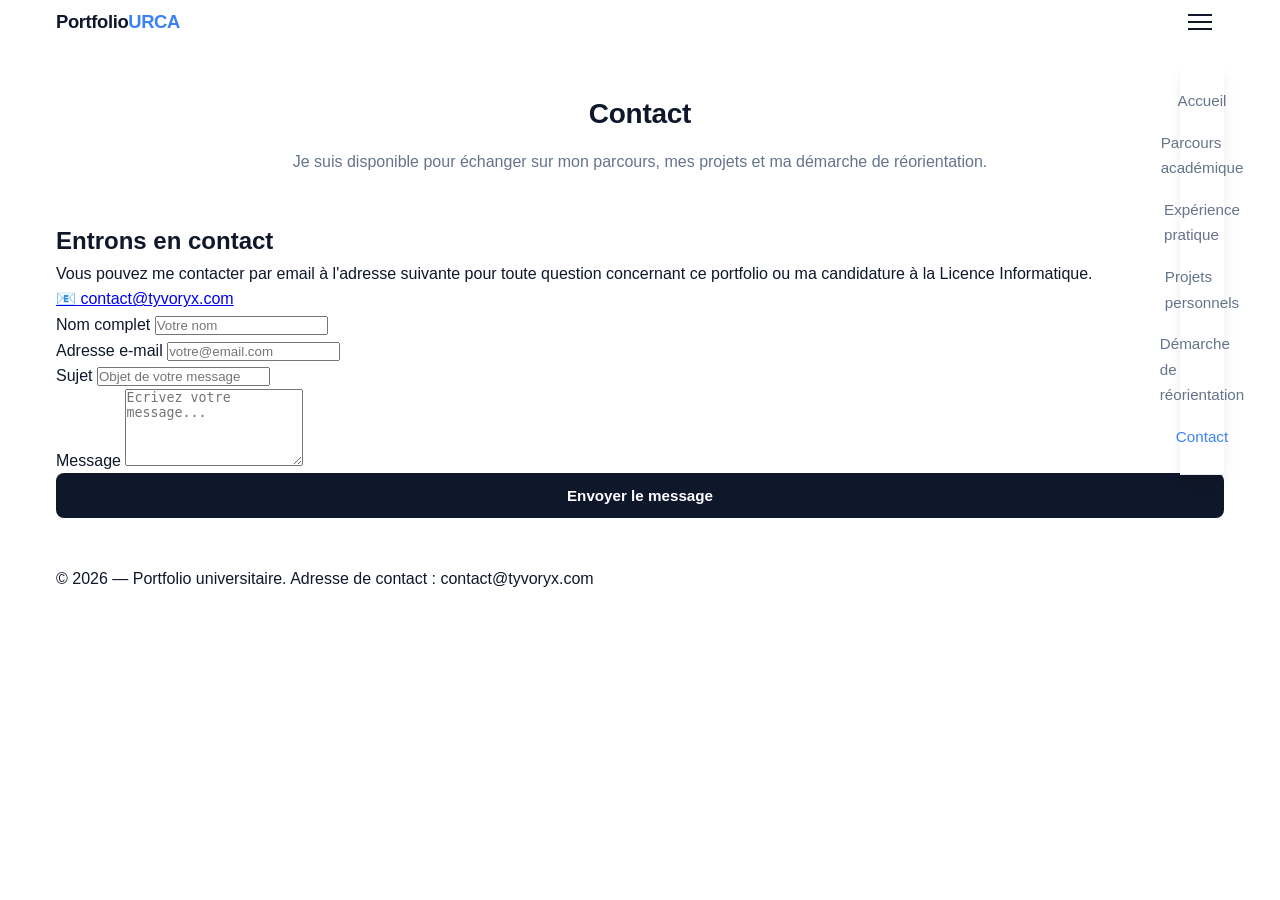
==== commit 32a3b554: "Corrige la navigation mobile et sa position en haut a droite" ====
--- a/contact.html
+++ b/contact.html
@@ -9,10 +9,10 @@
 </head>
 <body>
 
-  <header>
+    <header>
     <div class="container">
       <a href="index.html" class="logo">Portfolio<span>URCA</span></a>
-      <nav>
+      <nav aria-label="Navigation principale">
         <ul class="nav-links" id="navLinks">
           <li><a href="index.html">Accueil</a></li>
           <li><a href="parcours.html">Parcours académique</a></li>
@@ -21,14 +21,14 @@
           <li><a href="reorientation.html">Démarche de réorientation</a></li>
           <li><a href="contact.html" class="active">Contact</a></li>
         </ul>
-        <button class="mobile-menu-btn" id="mobileMenuBtn" aria-label="Ouvrir le menu">
+        <button class="mobile-menu-btn" id="mobileMenuBtn" type="button" aria-label="Ouvrir le menu" aria-controls="navLinks" aria-expanded="false">
           <span></span><span></span><span></span>
         </button>
       </nav>
     </div>
   </header>
 
-  <section class="section reveal reveal-delay-1">
+<section class="section reveal reveal-delay-1">
     <div class="container">
       <div class="section-header">
         <h2>Contact</h2>
@@ -77,4 +77,4 @@
 
   <script src="js/main.js"></script>
 </body>
-</html>+</html>
--- a/css/style.css
+++ b/css/style.css
@@ -1181,4 +1181,103 @@
 .link:hover {
   color: var(--color-accent-hover);
   text-decoration: underline;
+}
+/* ---------- Navigation : correction position et panneau mobile ---------- */
+header .container {
+  position: relative;
+  display: flex;
+  align-items: center;
+  justify-content: space-between;
+}
+
+header nav {
+  position: relative;
+  display: flex;
+  align-items: center;
+  margin-left: auto;
+  flex-shrink: 0;
+}
+
+.mobile-menu-btn {
+  display: inline-flex;
+  flex-direction: column;
+  align-items: center;
+  justify-content: center;
+  width: 44px;
+  height: 44px;
+  padding: 0;
+  margin-left: auto;
+  border-radius: 8px;
+  flex-shrink: 0;
+}
+
+.mobile-menu-btn span {
+  margin: 3px 0;
+}
+
+.nav-links {
+  position: absolute;
+  top: calc(100% + 0.5rem);
+  right: 0;
+  left: auto;
+  width: min(320px, calc(100vw - 2rem));
+  max-width: calc(100vw - 2rem);
+  padding: 0.75rem;
+  gap: 0.25rem;
+  border: 1px solid var(--color-border);
+  border-radius: var(--color-radius);
+  background: var(--color-bg);
+  box-shadow: var(--shadow-lg);
+  z-index: 110;
+}
+
+.nav-links.open {
+  display: flex;
+}
+
+.nav-links a {
+  display: block;
+  padding: 0.75rem 1rem;
+  border-radius: 6px;
+}
+
+.nav-links a:hover,
+.nav-links a.active {
+  background: var(--color-accent-light);
+}
+
+@media (min-width: 900px) {
+  header nav {
+    margin-left: auto;
+  }
+
+  .nav-links,
+  .nav-links.open {
+    position: static;
+    display: flex !important;
+    flex-direction: row;
+    align-items: center;
+    width: auto;
+    max-width: none;
+    padding: 0;
+    gap: 1.25rem;
+    border: 0;
+    border-radius: 0;
+    background: transparent;
+    box-shadow: none;
+  }
+
+  .nav-links a {
+    display: inline;
+    padding: 0;
+  }
+
+  .nav-links a:hover,
+  .nav-links a.active {
+    background: transparent;
+  }
+
+  .mobile-menu-btn {
+    display: none;
+  }
 }
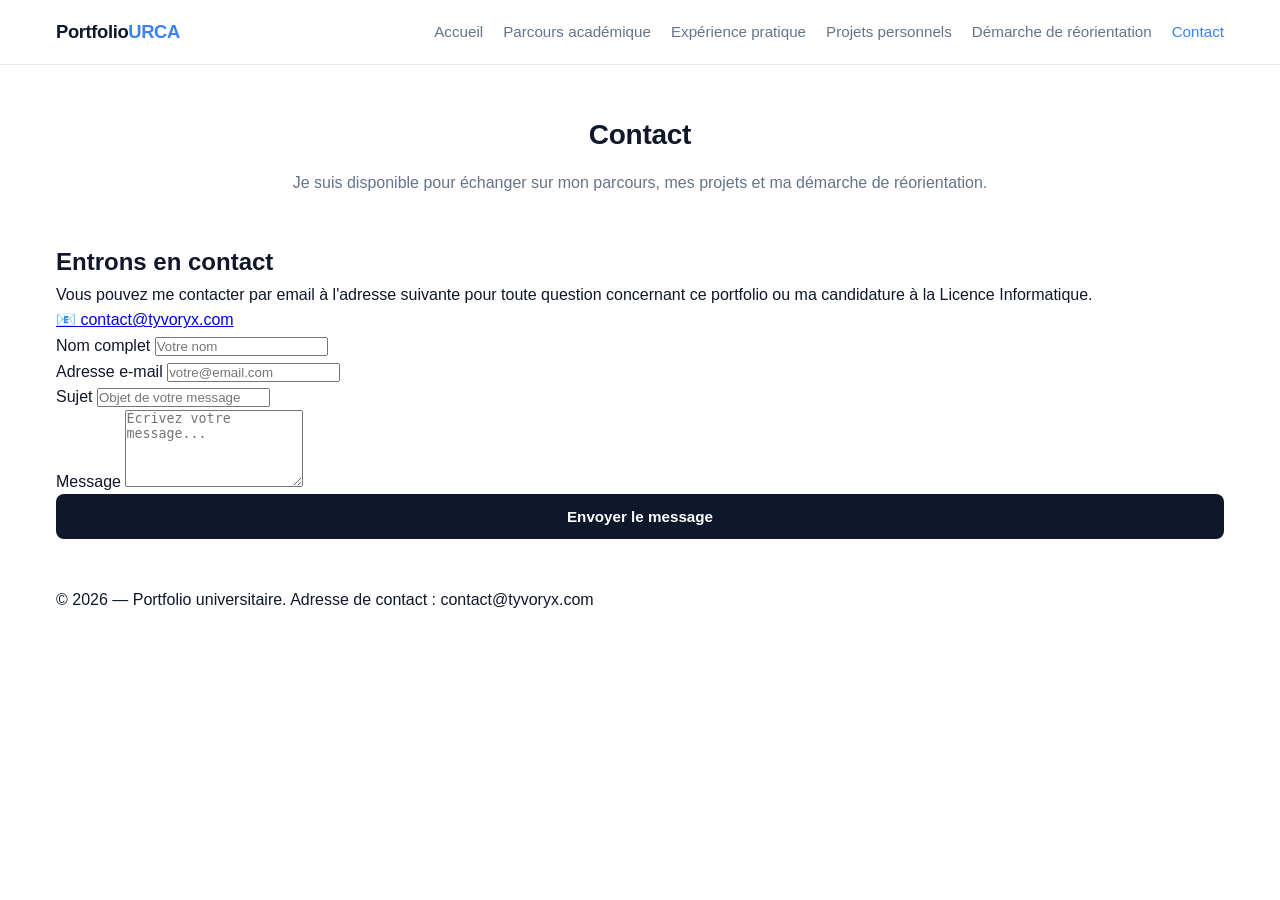
==== commit 2d45bcbf: "Corrige la cascade CSS et rend le menu mobile visible" ====
--- a/contact.html
+++ b/contact.html
@@ -5,7 +5,8 @@
   <meta name="viewport" content="width=device-width, initial-scale=1.0">
   <title>Contact — Portfolio Réorientation Informatique</title>
   <meta name="description" content="Contact pour le portfolio universitaire de réorientation vers la Licence Informatique. Adresse email : contact@tyvoryx.com">
-  <link rel="stylesheet" href="css/style.css">
+  <link rel="stylesheet" href="css/style.css?v=2">
+  <link rel="stylesheet" href="css/navigation.css?v=2">
 </head>
 <body>
 
--- a/css/style.css
+++ b/css/style.css
@@ -90,6 +90,10 @@
   max-width: 1200px;
   margin: 0 auto;
   padding: 0 1rem;
+  width: 100%;
+  min-width: 0;
+}
+
 /* ---------- Header / Navigation ---------- */
 header {
   position: sticky;
@@ -1062,9 +1066,6 @@
   background-color: currentColor;
   margin: 5px 0;
   transition: var(--transition-fast);
-}
-  width: 100%;
-  min-width: 0;
 }
 
 .section {
@@ -1215,24 +1216,35 @@
   margin: 3px 0;
 }
 
-.nav-links {
-  position: absolute;
-  top: calc(100% + 0.5rem);
-  right: 0;
-  left: auto;
-  width: min(320px, calc(100vw - 2rem));
-  max-width: calc(100vw - 2rem);
-  padding: 0.75rem;
-  gap: 0.25rem;
-  border: 1px solid var(--color-border);
-  border-radius: var(--color-radius);
-  background: var(--color-bg);
-  box-shadow: var(--shadow-lg);
-  z-index: 110;
-}
-
-.nav-links.open {
-  display: flex;
+@media (max-width: 899px) {
+  header {
+    z-index: 1000;
+  }
+
+  .nav-links {
+    position: fixed;
+    top: 4.5rem;
+    right: 1rem;
+    left: auto;
+    bottom: auto;
+    display: none;
+    width: min(320px, calc(100vw - 2rem));
+    max-width: calc(100vw - 2rem);
+    max-height: calc(100vh - 5.5rem);
+    max-height: calc(100dvh - 5.5rem);
+    overflow-y: auto;
+    padding: 0.75rem;
+    gap: 0.25rem;
+    border: 1px solid var(--color-border);
+    border-radius: var(--color-radius);
+    background: #ffffff;
+    box-shadow: 0 16px 40px rgba(15, 23, 42, 0.22);
+    z-index: 1001;
+  }
+
+  .nav-links.open {
+    display: flex;
+  }
 }
 
 .nav-links a {
--- a/css/navigation.css
+++ b/css/navigation.css
@@ -0,0 +1,132 @@
+/* Navigation et correction du viewport mobile */
+html,
+body {
+  overflow-x: hidden;
+}
+
+header {
+  position: sticky;
+  top: 0;
+  z-index: 1000;
+  background: rgba(255, 255, 255, 0.98);
+}
+
+header .container {
+  position: relative;
+  display: flex;
+  align-items: center;
+  justify-content: space-between;
+  width: 100%;
+  height: 64px;
+  min-height: 64px;
+}
+
+header nav {
+  position: relative;
+  display: flex;
+  align-items: center;
+  margin-left: auto;
+  flex-shrink: 0;
+}
+
+.mobile-menu-btn {
+  display: inline-flex;
+  flex-direction: column;
+  align-items: center;
+  justify-content: center;
+  width: 44px;
+  height: 44px;
+  padding: 0;
+  border: 1px solid #e2e8f0;
+  border-radius: 8px;
+  background: #ffffff;
+  color: #0f172a;
+  cursor: pointer;
+  flex-shrink: 0;
+}
+
+.mobile-menu-btn span {
+  display: block;
+  width: 24px;
+  height: 2px;
+  margin: 3px 0;
+  background: currentColor;
+}
+
+.nav-links {
+  list-style: none;
+}
+
+@media (max-width: 899px) {
+  .nav-links {
+    position: fixed;
+    top: 72px;
+    right: 16px;
+    left: auto;
+    bottom: auto;
+    display: none;
+    flex-direction: column;
+    width: min(320px, calc(100vw - 32px));
+    max-width: calc(100vw - 32px);
+    max-height: calc(100vh - 88px);
+    max-height: calc(100dvh - 88px);
+    overflow-y: auto;
+    padding: 12px;
+    gap: 4px;
+    border: 1px solid #e2e8f0;
+    border-radius: 12px;
+    background: #ffffff;
+    box-shadow: 0 16px 40px rgba(15, 23, 42, 0.25);
+    z-index: 1001;
+  }
+
+  .nav-links.open {
+    display: flex;
+  }
+
+  .nav-links a {
+    display: block;
+    padding: 12px 16px;
+    border-radius: 6px;
+    color: #1e293b;
+    line-height: 1.4;
+  }
+
+  .nav-links a.active,
+  .nav-links a:hover {
+    background: #dbeafe;
+    color: #2563eb;
+  }
+
+  .hero .container {
+    grid-template-columns: minmax(0, 1fr);
+  }
+
+  .hero h1 {
+    max-width: 100%;
+    overflow-wrap: break-word;
+  }
+}
+
+@media (min-width: 900px) {
+  .mobile-menu-btn {
+    display: none;
+  }
+
+  .nav-links,
+  .nav-links.open {
+    position: static;
+    display: flex !important;
+    flex-direction: row;
+    align-items: center;
+    width: auto;
+    max-width: none;
+    max-height: none;
+    overflow: visible;
+    padding: 0;
+    gap: 20px;
+    border: 0;
+    background: transparent;
+    box-shadow: none;
+  }
+}
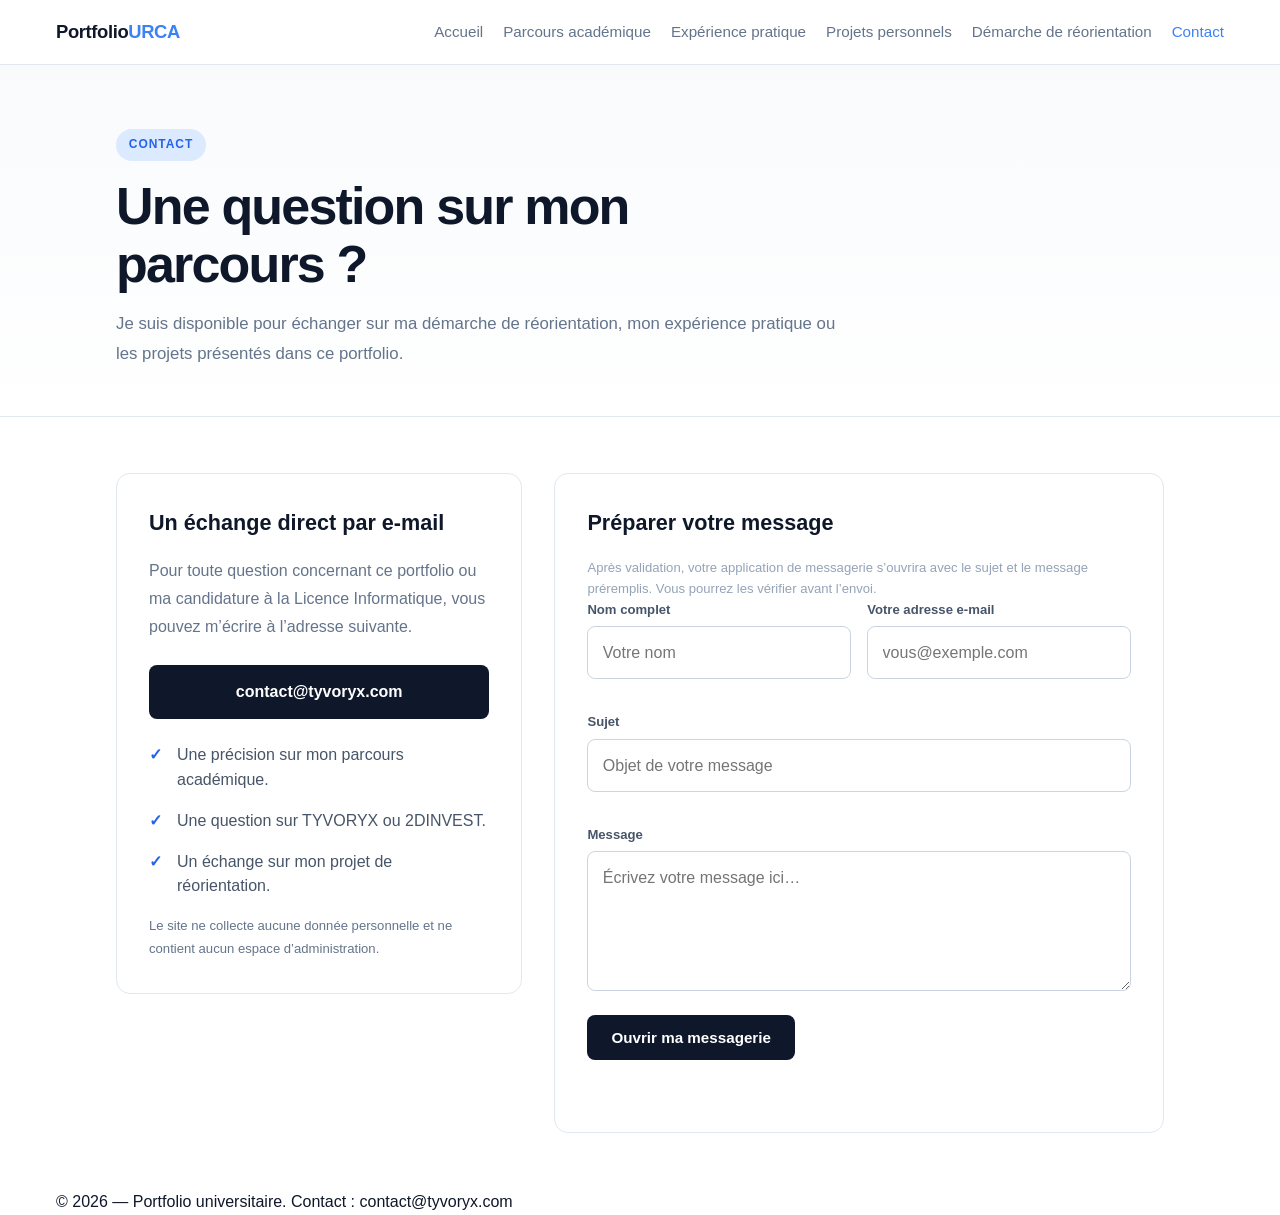
==== commit 1dbaf2b7: "Ameliore les pages experience et contact" ====
--- a/contact.html
+++ b/contact.html
@@ -4,13 +4,13 @@
   <meta charset="UTF-8">
   <meta name="viewport" content="width=device-width, initial-scale=1.0">
   <title>Contact — Portfolio Réorientation Informatique</title>
-  <meta name="description" content="Contact pour le portfolio universitaire de réorientation vers la Licence Informatique. Adresse email : contact@tyvoryx.com">
+  <meta name="description" content="Contacter l’auteur du portfolio pour échanger sur son parcours, ses projets personnels ou sa réorientation vers la Licence Informatique à l’URCA.">
   <link rel="stylesheet" href="css/style.css?v=2">
   <link rel="stylesheet" href="css/navigation.css?v=2">
+  <link rel="stylesheet" href="css/pages.css?v=1">
 </head>
 <body>
-
-    <header>
+  <header>
     <div class="container">
       <a href="index.html" class="logo">Portfolio<span>URCA</span></a>
       <nav aria-label="Navigation principale">
@@ -29,53 +29,67 @@
     </div>
   </header>
 
-<section class="section reveal reveal-delay-1">
-    <div class="container">
-      <div class="section-header">
-        <h2>Contact</h2>
-        <p>Je suis disponible pour échanger sur mon parcours, mes projets et ma démarche de réorientation.</p>
+  <main class="page-main" id="main-content">
+    <section class="page-hero">
+      <div class="container">
+        <span class="eyebrow">Contact</span>
+        <h1>Une question sur mon parcours&nbsp;?</h1>
+        <p>Je suis disponible pour échanger sur ma démarche de réorientation, mon expérience pratique ou les projets présentés dans ce portfolio.</p>
       </div>
+    </section>
 
-      <div class="contact-section">
-        <div class="contact-info reveal reveal-delay-2" style="min-width: 0;">
-          <h2 style="min-width: 0;">Entrons en contact</h2>
-          <p style="min-width: 0;">Vous pouvez me contacter par email à l'adresse suivante pour toute question concernant ce portfolio ou ma candidature à la Licence Informatique.</p>
-          <a href="mailto:contact@tyvoryx.com" class="contact-email reveal reveal-delay-3" style="min-width: 0;">
-            <span>📧</span> contact@tyvoryx.com
-          </a>
-        </div>
+    <section class="page-section" aria-labelledby="contact-title">
+      <div class="container">
+        <div class="contact-layout">
+          <aside class="info-card">
+            <h2 id="contact-title">Un échange direct par e-mail</h2>
+            <p>Pour toute question concernant ce portfolio ou ma candidature à la Licence Informatique, vous pouvez m’écrire à l’adresse suivante.</p>
+            <a class="contact-email-card" href="mailto:contact@tyvoryx.com">contact@tyvoryx.com</a>
+            <ul class="check-list">
+              <li>Une précision sur mon parcours académique.</li>
+              <li>Une question sur TYVORYX ou 2DINVEST.</li>
+              <li>Un échange sur mon projet de réorientation.</li>
+            </ul>
+            <p class="contact-note">Le site ne collecte aucune donnée personnelle et ne contient aucun espace d’administration.</p>
+          </aside>
 
-        <div class="contact-form reveal reveal-delay-4" style="min-width: 0;">
-          <form onsubmit="event.preventDefault(); alert('Merci pour votre message ! Pour envoyer un email, utilisez contact@tyvoryx.com.');" style="min-width: 0;">
-            <div class="form-group" style="min-width: 0;">
-              <label for="contact-name" style="min-width: 0;">Nom complet</label>
-              <input type="text" id="contact-name" name="name" required placeholder="Votre nom" style="min-width: 0;">
-            </div>
-            <div class="form-group" style="min-width: 0;">
-              <label for="contact-email" style="min-width: 0;">Adresse e-mail</label>
-              <input type="email" id="contact-email" name="email" required placeholder="votre@email.com" style="min-width: 0;">
-            </div>
-            <div class="form-group" style="min-width: 0;">
-              <label for="contact-subject" style="min-width: 0;">Sujet</label>
-              <input type="text" id="contact-subject" name="subject" required placeholder="Objet de votre message" style="min-width: 0;">
-            </div>
-            <div class="form-group" style="min-width: 0;">
-              <label for="contact-message" style="min-width: 0;">Message</label>
-              <textarea id="contact-message" name="message" rows="5" required placeholder="Écrivez votre message..." style="min-width: 0;"></textarea>
-            </div>
-            <button type="submit" class="btn btn-primary btn-block" style="min-width: 0;">Envoyer le message</button>
-          </form>
+          <div class="contact-form-card">
+            <h2>Préparer votre message</h2>
+            <p class="form-note">Après validation, votre application de messagerie s’ouvrira avec le sujet et le message préremplis. Vous pourrez les vérifier avant l’envoi.</p>
+            <form id="contact-form" action="mailto:contact@tyvoryx.com" method="post" enctype="text/plain">
+              <div class="form-grid">
+                <div class="form-field">
+                  <label for="contact-name">Nom complet</label>
+                  <input type="text" id="contact-name" name="name" autocomplete="name" required placeholder="Votre nom">
+                </div>
+                <div class="form-field">
+                  <label for="contact-email">Votre adresse e-mail</label>
+                  <input type="email" id="contact-email" name="email" autocomplete="email" required placeholder="vous@exemple.com">
+                </div>
+                <div class="form-field form-field-full">
+                  <label for="contact-subject">Sujet</label>
+                  <input type="text" id="contact-subject" name="subject" required placeholder="Objet de votre message">
+                </div>
+                <div class="form-field form-field-full">
+                  <label for="contact-message">Message</label>
+                  <textarea id="contact-message" name="message" required placeholder="Écrivez votre message ici…"></textarea>
+                </div>
+              </div>
+              <button type="submit" class="btn btn-primary">Ouvrir ma messagerie</button>
+              <p id="contact-status" class="form-status" role="status" aria-live="polite"></p>
+            </form>
+          </div>
         </div>
       </div>
-    </div>
-  </section>
+    </section>
+  </main>
 
   <footer>
     <div class="container">
-      <p>&copy; 2026 — Portfolio universitaire. Adresse de contact : contact@tyvoryx.com</p>
+      <p>&copy; 2026 — Portfolio universitaire. Contact : contact@tyvoryx.com</p>
     </div>
   </footer>
-
   <script src="js/main.js"></script>
+  <script src="js/contact.js"></script>
 </body>
-</html>
+</html>
--- a/css/pages.css
+++ b/css/pages.css
@@ -0,0 +1,249 @@
+/* Pages Expérience et Contact */
+.page-main { overflow: clip; }
+.page-hero {
+  padding: 4rem 0 3rem;
+  background: linear-gradient(180deg, #f8fafc 0%, #ffffff 100%);
+  border-bottom: 1px solid #e2e8f0;
+}
+.page-hero .container,
+.page-section .container { max-width: 1080px; }
+.eyebrow {
+  display: inline-flex;
+  padding: 0.4rem 0.8rem;
+  margin-bottom: 1rem;
+  border-radius: 999px;
+  background: #dbeafe;
+  color: #2563eb;
+  font-size: 0.75rem;
+  font-weight: 700;
+  letter-spacing: 0.08em;
+  text-transform: uppercase;
+}
+.page-hero h1 {
+  max-width: 760px;
+  margin-bottom: 1rem;
+  color: #0f172a;
+  font-size: clamp(2rem, 5vw, 3.25rem);
+  line-height: 1.12;
+  letter-spacing: -0.035em;
+}
+.page-hero p {
+  max-width: 720px;
+  color: #64748b;
+  font-size: 1.05rem;
+  line-height: 1.75;
+}
+.page-section { padding: 3.5rem 0; }
+.page-section-alt {
+  background: #f8fafc;
+  border-top: 1px solid #e2e8f0;
+  border-bottom: 1px solid #e2e8f0;
+}
+.page-title {
+  margin-bottom: 0.75rem;
+  color: #0f172a;
+  font-size: clamp(1.5rem, 3vw, 2rem);
+  letter-spacing: -0.02em;
+}
+.page-intro {
+  max-width: 700px;
+  margin-bottom: 2rem;
+  color: #64748b;
+  line-height: 1.7;
+}
+.experience-intro,
+.contact-layout {
+  display: grid;
+  grid-template-columns: minmax(0, 1.25fr) minmax(280px, 0.75fr);
+  gap: 2rem;
+  align-items: start;
+}
+.company-card,
+.info-card,
+.contact-form-card,
+.takeaway-card,
+.activity-card {
+  min-width: 0;
+  border: 1px solid #e2e8f0;
+  border-radius: 14px;
+  background: #ffffff;
+}
+.company-card,
+.info-card,
+.contact-form-card { padding: 2rem; }
+.company-card h2,
+.info-card h2,
+.contact-form-card h2 {
+  margin-bottom: 1rem;
+  color: #0f172a;
+  font-size: 1.35rem;
+}
+.company-card p,
+.info-card p { color: #64748b; line-height: 1.75; }
+.company-card p + p { margin-top: 1rem; }
+.check-list {
+  display: grid;
+  gap: 1rem;
+  margin-top: 1.5rem;
+  list-style: none;
+}
+.check-list li {
+  position: relative;
+  padding-left: 1.75rem;
+  color: #475569;
+  line-height: 1.55;
+}
+.check-list li::before {
+  content: "✓";
+  position: absolute;
+  left: 0;
+  color: #2563eb;
+  font-weight: 800;
+}
+.activity-grid {
+  display: grid;
+  grid-template-columns: repeat(3, minmax(0, 1fr));
+  gap: 1.25rem;
+}
+.activity-card {
+  display: flex;
+  flex-direction: column;
+  gap: 0.75rem;
+  padding: 1.5rem;
+  transition: transform 0.2s ease, border-color 0.2s ease, box-shadow 0.2s ease;
+}
+.activity-card:hover {
+  transform: translateY(-3px);
+  border-color: #93c5fd;
+  box-shadow: 0 10px 25px rgba(15, 23, 42, 0.08);
+}
+.activity-icon {
+  display: grid;
+  place-items: center;
+  width: 44px;
+  height: 44px;
+  border-radius: 10px;
+  background: #eff6ff;
+  font-size: 1.35rem;
+}
+.activity-card h3 { color: #0f172a; font-size: 1.05rem; line-height: 1.35; }
+.activity-card p { color: #64748b; font-size: 0.9rem; line-height: 1.65; }
+.activity-tags {
+  display: flex;
+  flex-wrap: wrap;
+  gap: 0.45rem;
+  margin-top: auto;
+  padding-top: 0.5rem;
+}
+.activity-tags span {
+  padding: 0.25rem 0.55rem;
+  border: 1px solid #e2e8f0;
+  border-radius: 5px;
+  background: #f8fafc;
+  color: #64748b;
+  font-size: 0.72rem;
+}
+.takeaway-grid {
+  display: grid;
+  grid-template-columns: repeat(3, minmax(0, 1fr));
+  gap: 1.25rem;
+}
+.takeaway-card { padding: 1.5rem; }
+.takeaway-card h3 { margin-bottom: 0.5rem; color: #2563eb; font-size: 1rem; }
+.takeaway-card p { color: #64748b; font-size: 0.9rem; line-height: 1.65; }
+.cta-panel {
+  display: flex;
+  align-items: center;
+  justify-content: space-between;
+  gap: 2rem;
+  margin-top: 2.5rem;
+  padding: 2rem;
+  border-radius: 14px;
+  background: #0f172a;
+  color: #ffffff;
+}
+.cta-panel h2 { margin-bottom: 0.5rem; font-size: 1.35rem; }
+.cta-panel p { color: #cbd5e1; line-height: 1.6; }
+.cta-panel .btn { flex-shrink: 0; background: #ffffff; color: #0f172a; }
+.contact-layout { grid-template-columns: minmax(260px, 0.8fr) minmax(0, 1.2fr); }
+.contact-email-card {
+  display: inline-flex;
+  align-items: center;
+  justify-content: center;
+  width: 100%;
+  margin-top: 1.5rem;
+  padding: 0.9rem 1rem;
+  border-radius: 8px;
+  background: #0f172a;
+  color: #ffffff;
+  font-weight: 600;
+  text-decoration: none;
+  overflow-wrap: anywhere;
+}
+.contact-email-card:hover { background: #1e293b; }
+.contact-note,
+.form-note {
+  margin-top: 1rem;
+  color: #94a3b8;
+  font-size: 0.82rem;
+  line-height: 1.6;
+}
+.form-grid {
+  display: grid;
+  grid-template-columns: repeat(2, minmax(0, 1fr));
+  gap: 1rem;
+}
+.form-field { min-width: 0; margin-bottom: 1rem; }
+.form-field-full { grid-column: 1 / -1; }
+.form-field label {
+  display: block;
+  margin-bottom: 0.4rem;
+  color: #475569;
+  font-size: 0.82rem;
+  font-weight: 600;
+}
+.form-field input,
+.form-field textarea {
+  width: 100%;
+  min-width: 0;
+  padding: 0.8rem 0.9rem;
+  border: 1px solid #cbd5e1;
+  border-radius: 8px;
+  background: #ffffff;
+  color: #0f172a;
+  font: inherit;
+}
+.form-field textarea { min-height: 140px; resize: vertical; }
+.form-field input:focus,
+.form-field textarea:focus {
+  border-color: #3b82f6;
+  outline: 3px solid rgba(59, 130, 246, 0.15);
+}
+.form-status {
+  min-height: 1.5rem;
+  margin-top: 1rem;
+  color: #2563eb;
+  font-size: 0.88rem;
+  line-height: 1.5;
+}
+@media (max-width: 900px) {
+  .experience-intro,
+  .contact-layout { grid-template-columns: minmax(0, 1fr); }
+  .activity-grid { grid-template-columns: repeat(2, minmax(0, 1fr)); }
+}
+@media (max-width: 640px) {
+  .page-hero { padding: 2.75rem 0 2rem; }
+  .page-section { padding: 2.5rem 0; }
+  .company-card,
+  .info-card,
+  .contact-form-card { padding: 1.25rem; }
+  .activity-grid,
+  .takeaway-grid,
+  .form-grid { grid-template-columns: minmax(0, 1fr); }
+  .cta-panel { flex-direction: column; align-items: stretch; padding: 1.5rem; }
+  .cta-panel .btn { width: 100%; }
+}
+@media (prefers-reduced-motion: reduce) {
+  .activity-card { transition: none; }
+  .activity-card:hover { transform: none; }
+}
